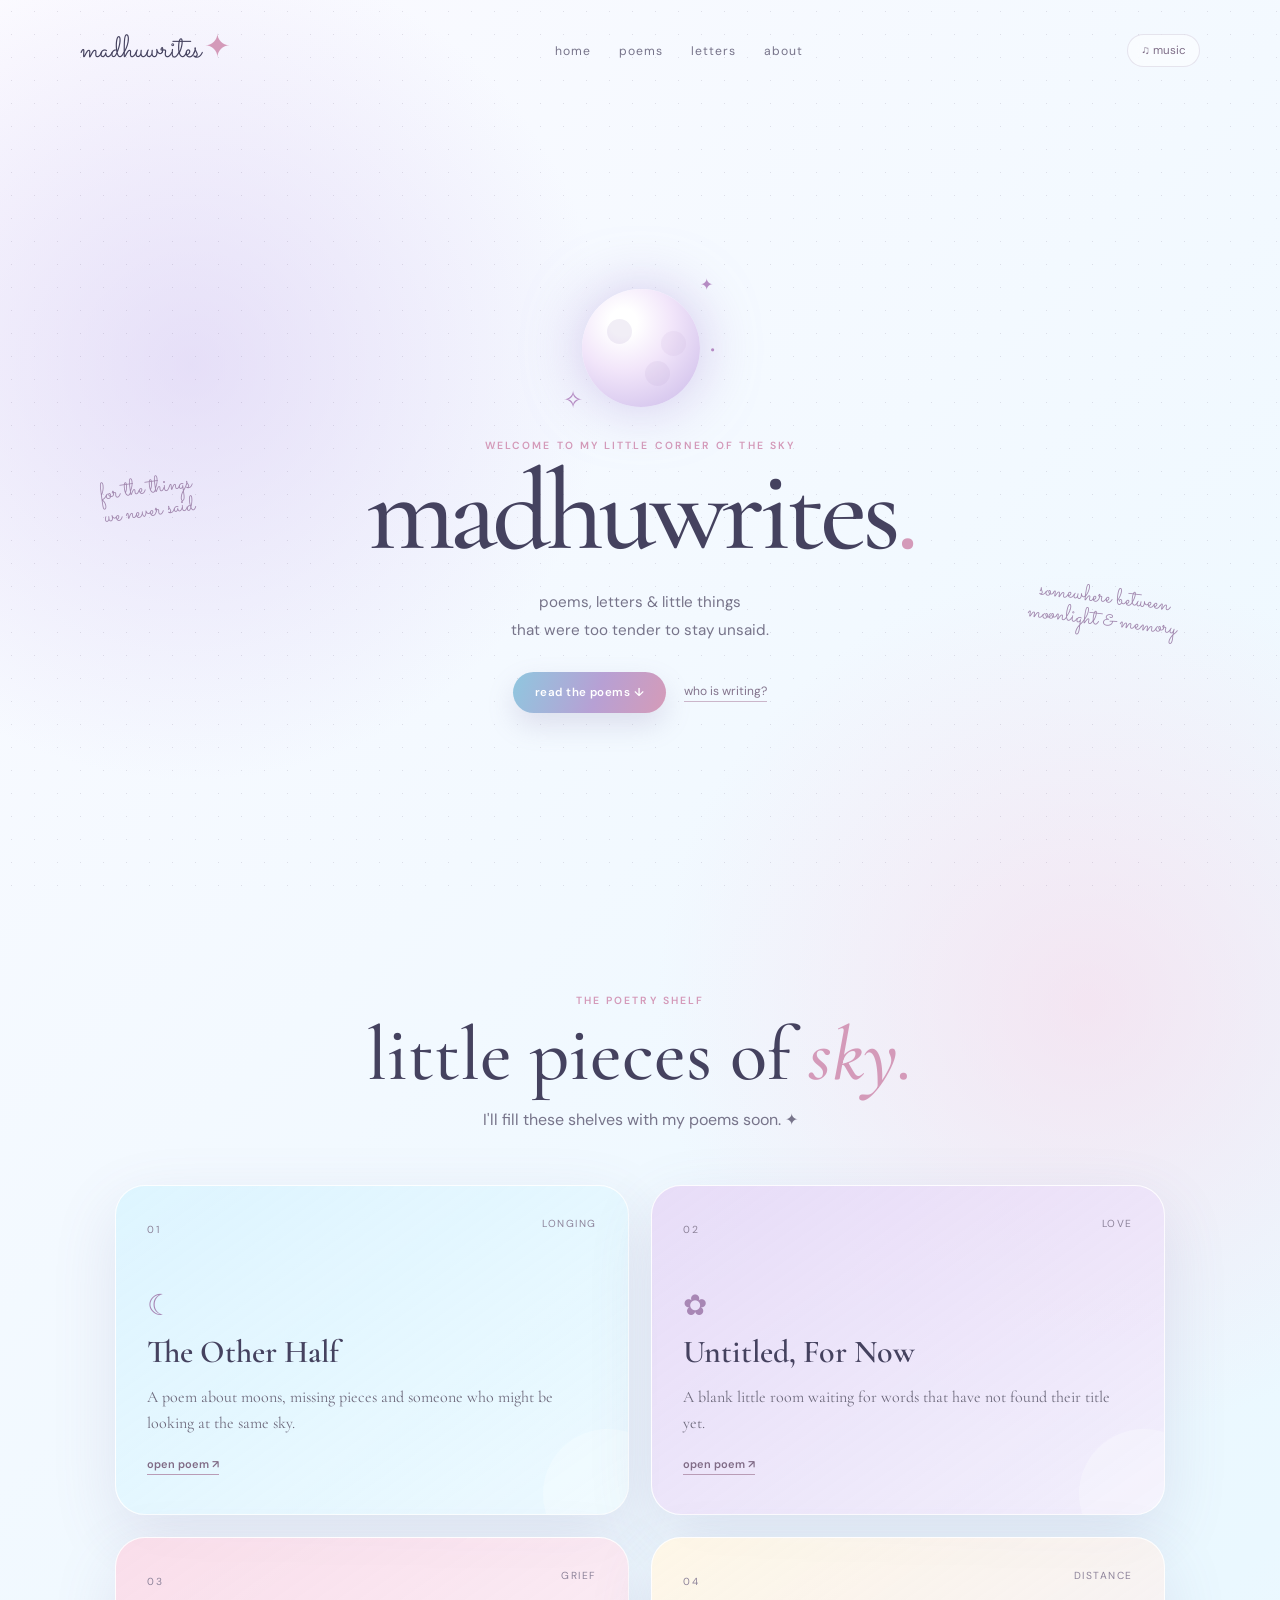
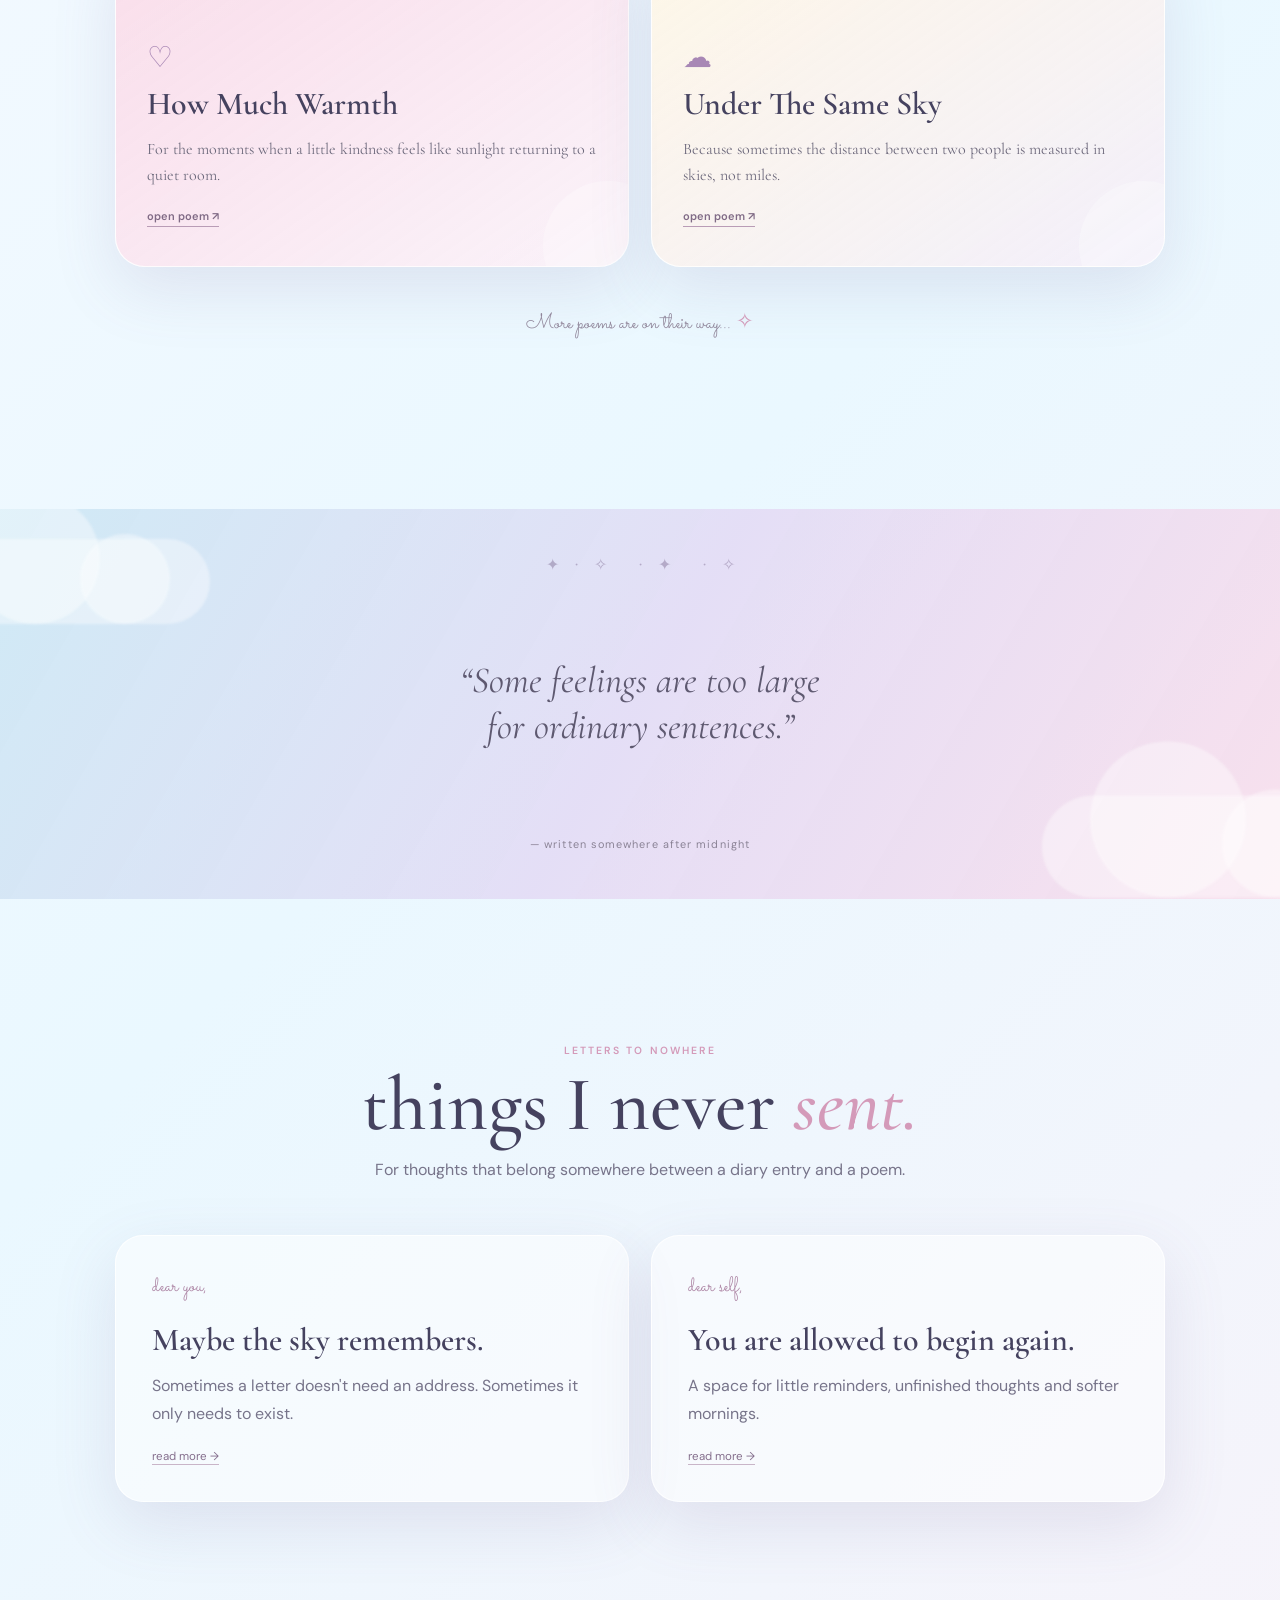
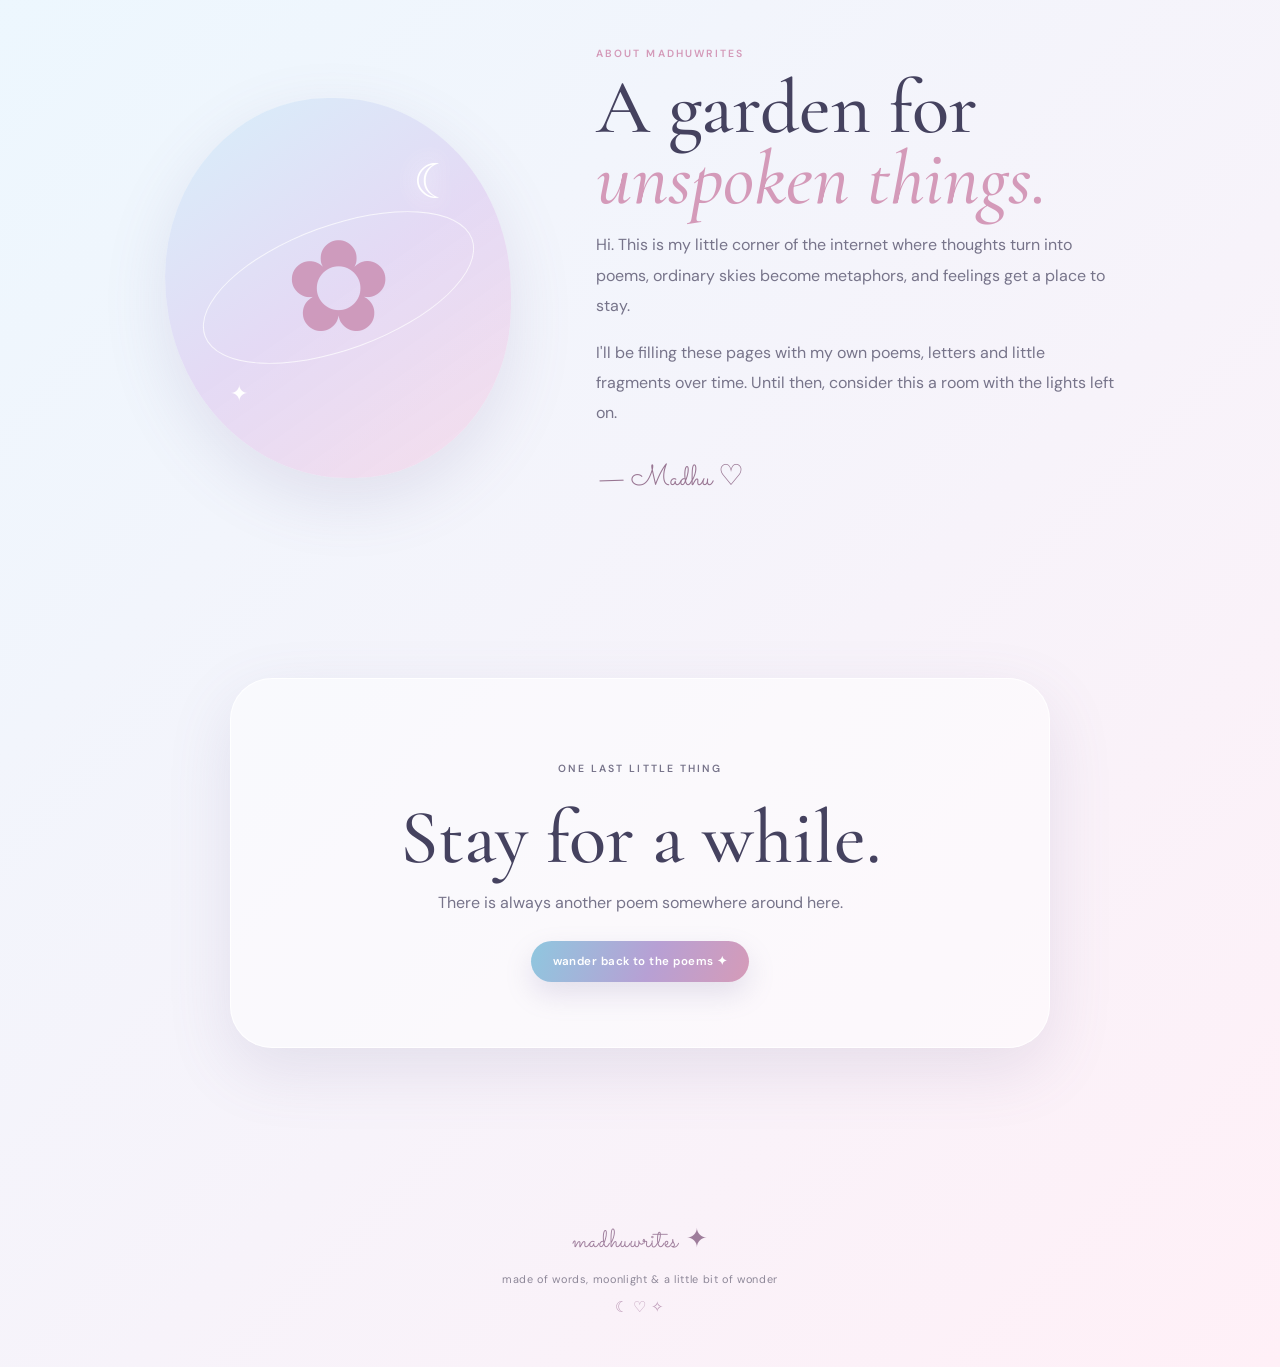
==== index.html @ 5a58bc70 "Add files via upload" ====
<!DOCTYPE html>
<html lang="en">
<head>
  <meta charset="UTF-8">
  <meta name="viewport" content="width=device-width, initial-scale=1.0">
  <meta name="description" content="madhuwrites — poems, letters and little pieces of a tender heart.">
  <title>madhuwrites — poems & little things</title>
  <link rel="preconnect" href="https://fonts.googleapis.com">
  <link rel="preconnect" href="https://fonts.gstatic.com" crossorigin>
  <link href="https://fonts.googleapis.com/css2?family=Cormorant+Garamond:wght@400;500;600;700&family=DM+Sans:wght@400;500;600&family=Sacramento&display=swap" rel="stylesheet">
  <link rel="stylesheet" href="style.css">
</head>
<body>
  <div class="fireflies" aria-hidden="true"></div>

  <header class="nav">
    <a class="brand" href="#home">madhuwrites<span>✦</span></a>

    <nav class="nav-links" aria-label="Main navigation">
      <a href="#home">home</a>
      <a href="#poems">poems</a>
      <a href="#letters">letters</a>
      <a href="#about">about</a>
    </nav>

    <button class="music-btn" id="musicButton" onclick="toggleMusic()" aria-label="Toggle music">
      ♫ <span>music</span>
    </button>
  </header>

  <!-- Add your own audio file as music.mp3 in this folder. -->
  <audio id="bgMusic" loop>
    <source src="music.mp3" type="audio/mpeg">
  </audio>

  <main>
    <section class="hero" id="home">
      <div class="moon-wrap" aria-hidden="true">
        <div class="moon"></div>
        <span class="spark spark-a">✦</span>
        <span class="spark spark-b">✧</span>
        <span class="spark spark-c">·</span>
      </div>

      <p class="eyebrow">welcome to my little corner of the sky</p>
      <h1>madhuwrites<span class="dot">.</span></h1>
      <p class="hero-subtitle">poems, letters &amp; little things<br>that were too tender to stay unsaid.</p>

      <div class="hero-buttons">
        <a class="button" href="#poems">read the poems ↓</a>
        <a class="text-link" href="#about">who is writing?</a>
      </div>

      <div class="scribble scribble-one">for the things<br>we never said</div>
      <div class="scribble scribble-two">somewhere between<br>moonlight &amp; memory</div>
    </section>

    <section class="section poems-section" id="poems">
      <div class="section-heading">
        <p class="eyebrow">the poetry shelf</p>
        <h2>little pieces of <em>sky.</em></h2>
        <p>I'll fill these shelves with my poems soon. ✦</p>
      </div>

      <div class="poem-grid">
        <article class="poem-card blue">
          <span class="number">01</span>
          <span class="category">longing</span>
          <div class="card-symbol">☾</div>
          <h3>The Other Half</h3>
          <p>A poem about moons, missing pieces and someone who might be looking at the same sky.</p>
          <button onclick="openPoem('The Other Half', 'Your poem will live here. Replace this text with your own poem in index.html.')">open poem ↗</button>
        </article>

        <article class="poem-card lilac">
          <span class="number">02</span>
          <span class="category">love</span>
          <div class="card-symbol">✿</div>
          <h3>Untitled, For Now</h3>
          <p>A blank little room waiting for words that have not found their title yet.</p>
          <button onclick="openPoem('Your next poem', 'This is a placeholder. Replace it with your actual poem whenever you are ready.')">open poem ↗</button>
        </article>

        <article class="poem-card pink">
          <span class="number">03</span>
          <span class="category">grief</span>
          <div class="card-symbol">♡</div>
          <h3>How Much Warmth</h3>
          <p>For the moments when a little kindness feels like sunlight returning to a quiet room.</p>
          <button onclick="openPoem('How Much Warmth', 'Your poem will live here. Replace this placeholder with your final version.')">open poem ↗</button>
        </article>

        <article class="poem-card cream">
          <span class="number">04</span>
          <span class="category">distance</span>
          <div class="card-symbol">☁</div>
          <h3>Under The Same Sky</h3>
          <p>Because sometimes the distance between two people is measured in skies, not miles.</p>
          <button onclick="openPoem('Under The Same Sky', 'Your poem will live here. Replace this placeholder with your final version.')">open poem ↗</button>
        </article>
      </div>

      <p class="future-note">More poems are on their way... <span>✧</span></p>
    </section>

    <section class="sky-break">
      <div class="cloud cloud-left"></div>
      <div class="cloud cloud-right"></div>
      <div class="sky-stars">✦　·　✧　　·　✦　　·　✧</div>
      <blockquote>
        “Some feelings are too large<br>
        for ordinary sentences.”
      </blockquote>
      <span>— written somewhere after midnight</span>
    </section>

    <section class="section letters-section" id="letters">
      <div class="section-heading">
        <p class="eyebrow">letters to nowhere</p>
        <h2>things I never <em>sent.</em></h2>
        <p>For thoughts that belong somewhere between a diary entry and a poem.</p>
      </div>

      <div class="letter-grid">
        <article class="letter-card">
          <span>dear you,</span>
          <h3>Maybe the sky remembers.</h3>
          <p>Sometimes a letter doesn't need an address. Sometimes it only needs to exist.</p>
          <a href="#about">read more →</a>
        </article>

        <article class="letter-card">
          <span>dear self,</span>
          <h3>You are allowed to begin again.</h3>
          <p>A space for little reminders, unfinished thoughts and softer mornings.</p>
          <a href="#about">read more →</a>
        </article>
      </div>
    </section>

    <section class="about-section" id="about">
      <div class="about-art">
        <div class="flower">✿</div>
        <div class="tiny-moon">☾</div>
        <div class="ring"></div>
        <div class="mini-star">✦</div>
      </div>

      <div class="about-copy">
        <p class="eyebrow">about madhuwrites</p>
        <h2>A garden for<br><em>unspoken things.</em></h2>
        <p>
          Hi. This is my little corner of the internet where thoughts turn into
          poems, ordinary skies become metaphors, and feelings get a place to stay.
        </p>
        <p>
          I'll be filling these pages with my own poems, letters and little fragments
          over time. Until then, consider this a room with the lights left on.
        </p>
        <p class="signature">— Madhu ♡</p>
      </div>
    </section>

    <section class="note-section">
      <div class="note-box">
        <p class="eyebrow">one last little thing</p>
        <h2>Stay for a while.</h2>
        <p>There is always another poem somewhere around here.</p>
        <a class="button" href="#poems">wander back to the poems ✦</a>
      </div>
    </section>
  </main>

  <footer>
    <div>madhuwrites ✦</div>
    <p>made of words, moonlight &amp; a little bit of wonder</p>
    <div>☾ ♡ ✧</div>
  </footer>

  <div class="modal" id="poemModal" onclick="closePoem(event)">
    <div class="modal-inner" onclick="event.stopPropagation()">
      <button class="close" onclick="closePoem()" aria-label="Close">×</button>
      <p class="eyebrow">from the poetry shelf</p>
      <h2 id="modalTitle"></h2>
      <div id="modalText" class="modal-text"></div>
    </div>
  </div>

  <script>
    const music = document.getElementById("bgMusic");
    const musicButton = document.getElementById("musicButton");

    function toggleMusic() {
      if (music.paused) {
        music.play().then(() => {
          musicButton.classList.add("playing");
          musicButton.innerHTML = "♫ <span>music on</span>";
        }).catch(() => {
          alert("Add a file named music.mp3 to your website folder first.");
        });
      } else {
        music.pause();
        musicButton.classList.remove("playing");
        musicButton.innerHTML = "♫ <span>music</span>";
      }
    }

    function openPoem(title, text) {
      document.getElementById("modalTitle").textContent = title;
      document.getElementById("modalText").textContent = text;
      document.getElementById("poemModal").classList.add("show");
      document.body.classList.add("locked");
    }

    function closePoem(event) {
      if (event && event.target !== event.currentTarget) return;
      document.getElementById("poemModal").classList.remove("show");
      document.body.classList.remove("locked");
    }

    document.addEventListener("keydown", e => {
      if (e.key === "Escape") closePoem();
    });
  </script>
<script>
const fireflyLayer = document.querySelector(".fireflies");
for (let i = 0; i < 26; i++) {
  const f = document.createElement("span");
  f.className = "firefly";
  f.style.left = (Math.random() * 100) + "%";
  f.style.top = (35 + Math.random() * 60) + "%";
  f.style.setProperty("--x", ((Math.random() * 160) - 80) + "px");
  f.style.setProperty("--duration", (5 + Math.random() * 7) + "s");
  f.style.setProperty("--delay", (-Math.random() * 10) + "s");
  fireflyLayer.appendChild(f);
}
</script>
</body>
</html>
---- style.css ----
* { box-sizing: border-box; }

:root {
  --blue: #dff5ff;
  --blue-deep: #9fcfe5;
  --lilac: #e6d9f7;
  --lilac-deep: #b9a0d3;
  --pink: #f8d8e7;
  --pink-deep: #d49ab9;
  --cream: #fff7ed;
  --ink: #45425f;
  --muted: #77748a;
  --white: #fffaff;
  --shadow: 0 22px 65px rgba(115, 101, 151, .14);
}

html { scroll-behavior: smooth; }

body {
  margin: 0;
  color: var(--ink);
  background:
    radial-gradient(circle at 15% 8%, rgba(215, 201, 242, .55), transparent 26rem),
    radial-gradient(circle at 85% 22%, rgba(248, 210, 229, .5), transparent 27rem),
    linear-gradient(135deg, #fbfaff, #eaf8ff 48%, #fff0f7);
  font-family: "DM Sans", sans-serif;
  overflow-x: hidden;
}

body.locked { overflow: hidden; }

body::after {
  content: "";
  position: fixed;
  inset: 0;
  pointer-events: none;
  z-index: -2;
  opacity: .18;
  background-image: radial-gradient(#6e6682 .65px, transparent .65px);
  background-size: 23px 23px;
}

/* Animated fireflies */
.fireflies {
  position: fixed;
  inset: 0;
  pointer-events: none;
  z-index: 1;
  overflow: hidden;
}
.firefly {
  position: absolute;
  width: 5px;
  height: 5px;
  border-radius: 50%;
  background: #fffbd8;
  box-shadow: 0 0 8px 3px rgba(255, 247, 172, .72);
  opacity: 0;
  animation: fireflyFloat var(--duration) ease-in-out infinite;
  animation-delay: var(--delay);
}
@keyframes fireflyFloat {
  0%, 100% { opacity: 0; transform: translate(0, 20px) scale(.65); }
  18% { opacity: .2; }
  40% { opacity: 1; transform: translate(var(--x), -80px) scale(1); }
  62% { opacity: .55; }
  82% { opacity: .9; transform: translate(calc(var(--x) * -1), -145px) scale(.8); }
}

.nav {
  position: relative;
  z-index: 10;
  width: min(1120px, 90%);
  margin: auto;
  padding: 27px 0;
  display: flex;
  justify-content: space-between;
  align-items: center;
}
.brand {
  text-decoration: none;
  color: var(--ink);
  font: 2rem "Sacramento", cursive;
}
.brand span { color: var(--pink-deep); margin-left: 3px; }
.nav-links { display: flex; gap: 28px; }
.nav-links a {
  color: var(--muted);
  text-decoration: none;
  font-size: .76rem;
  text-transform: lowercase;
  letter-spacing: .08em;
}
.nav-links a:hover { color: var(--pink-deep); }

.music-btn {
  border: 1px solid rgba(150, 128, 166, .2);
  background: rgba(255,255,255,.48);
  color: #7e6d87;
  padding: 8px 13px;
  border-radius: 99px;
  cursor: pointer;
  font: .72rem "DM Sans", sans-serif;
  backdrop-filter: blur(8px);
}
.music-btn.playing {
  background: linear-gradient(110deg, #dff5ff, #e6d9f7, #f8d8e7);
  border-color: rgba(190, 155, 191, .35);
}

.hero {
  width: min(1120px, 90%);
  min-height: 87vh;
  margin: auto;
  display: flex;
  flex-direction: column;
  justify-content: center;
  align-items: center;
  text-align: center;
  position: relative;
}

.moon-wrap { width: 155px; height: 155px; position: relative; margin-bottom: 12px; }
.moon {
  position: absolute;
  left: 19px; top: 17px;
  width: 118px; height: 118px;
  border-radius: 50%;
  background: radial-gradient(circle at 35% 28%, #fff 0 12%, #f2e6fa 42%, #c9b8e8 100%);
  box-shadow: 0 0 55px rgba(190, 173, 224, .65);
}
.moon::before {
  content: "";
  position: absolute;
  width: 25px; height: 25px;
  left: 25px; top: 30px;
  border-radius: 50%;
  background: rgba(171, 149, 197, .16);
  box-shadow: 38px 42px 0 rgba(171, 149, 197, .12), 54px 12px 0 rgba(171, 149, 197, .1);
}
.spark { position: absolute; color: #b58bc3; }
.spark-a { right: 5px; top: 2px; }
.spark-b { left: 0; bottom: 12px; font-size: 1.5rem; }
.spark-c { right: 3px; top: 60px; font-size: 1.7rem; }

.eyebrow {
  margin: 0 0 13px;
  color: var(--pink-deep);
  text-transform: uppercase;
  letter-spacing: .2em;
  font-size: .65rem;
  font-weight: 600;
}
.hero h1 {
  margin: 0;
  font: 500 clamp(4rem, 9vw, 8rem)/.82 "Cormorant Garamond", serif;
  letter-spacing: -.045em;
}
.dot { color: var(--pink-deep); }
.hero-subtitle {
  margin: 28px 0;
  color: var(--muted);
  line-height: 1.85;
  font-size: .95rem;
}
.hero-buttons { display: flex; gap: 18px; align-items: center; }
.button {
  display: inline-block;
  border: 0;
  border-radius: 999px;
  padding: 13px 22px;
  color: white;
  text-decoration: none;
  background: linear-gradient(110deg, #8fc7df, #b7a0d4 55%, #d59bb8);
  box-shadow: 0 12px 28px rgba(132, 120, 164, .2);
  font: 600 .72rem "DM Sans", sans-serif;
  letter-spacing: .04em;
  cursor: pointer;
  transition: .25s;
}
.button:hover { transform: translateY(-3px); }
.text-link { color: #83738c; text-decoration: none; font-size: .75rem; border-bottom: 1px solid #cbb6ca; padding-bottom: 2px; }

.scribble {
  position: absolute;
  color: #a086ad;
  font: 1.45rem/1 "Sacramento", cursive;
}
.scribble-one { left: 2%; top: 48%; transform: rotate(-8deg); }
.scribble-two { right: 2%; top: 62%; transform: rotate(7deg); }

.section { width: min(1050px, 90%); margin: 0 auto; }
.poems-section { padding: 110px 0 150px; }
.section-heading { text-align: center; margin-bottom: 55px; }
.section-heading h2, .about-copy h2, .note-box h2 {
  margin: 0;
  font: 500 clamp(2.8rem, 6vw, 4.8rem)/.92 "Cormorant Garamond", serif;
}
.section-heading h2 em, .about-copy h2 em, .note-box h2 em { color: var(--pink-deep); }
.section-heading > p:last-child { color: var(--muted); margin-top: 18px; }

.poem-grid {
  display: grid;
  grid-template-columns: repeat(2, 1fr);
  gap: 22px;
}
.poem-card {
  min-height: 330px;
  padding: 31px;
  border-radius: 30px;
  border: 1px solid rgba(255,255,255,.85);
  box-shadow: var(--shadow);
  position: relative;
  overflow: hidden;
  transition: transform .3s, box-shadow .3s;
}
.poem-card:hover { transform: translateY(-8px) rotate(.25deg); box-shadow: 0 30px 75px rgba(105, 94, 140, .19); }
.poem-card::after {
  content: "";
  position: absolute;
  width: 130px; height: 130px;
  right: -45px; bottom: -45px;
  border-radius: 50%;
  background: rgba(255,255,255,.25);
}
.blue { background: linear-gradient(145deg, rgba(218,244,255,.88), rgba(234,249,255,.68)); }
.lilac { background: linear-gradient(145deg, rgba(230,217,247,.9), rgba(244,235,251,.7)); }
.pink { background: linear-gradient(145deg, rgba(250,218,232,.9), rgba(255,240,247,.72)); }
.cream { background: linear-gradient(145deg, rgba(255,246,229,.92), rgba(246,236,249,.7)); }
.number, .category { color: #8d839a; font-size: .64rem; text-transform: uppercase; letter-spacing: .15em; }
.category { float: right; }
.card-symbol { margin-top: 48px; color: #a887b5; font-size: 1.8rem; }
.poem-card h3 {
  margin: 12px 0;
  font: 600 2rem/1 "Cormorant Garamond", serif;
}
.poem-card p { color: #6e6a7d; font: 1rem/1.65 "Cormorant Garamond", serif; max-width: 450px; }
.poem-card button {
  border: 0; border-bottom: 1px solid #b99cb6;
  background: none; color: #806b86; padding: 3px 0;
  cursor: pointer; font: 600 .69rem "DM Sans", sans-serif;
  text-transform: lowercase;
}
.future-note { text-align: center; color: #91879b; margin-top: 42px; font: 1.3rem "Sacramento", cursive; }
.future-note span { color: var(--pink-deep); }

.sky-break {
  min-height: 390px;
  position: relative;
  display: grid;
  place-items: center;
  text-align: center;
  overflow: hidden;
  background: linear-gradient(120deg, rgba(199,229,243,.78), rgba(226,214,243,.75), rgba(249,218,232,.78));
}
.sky-break blockquote {
  z-index: 2;
  margin: 0;
  font: italic 2.3rem/1.25 "Cormorant Garamond", serif;
  color: #5e5970;
}
.sky-break > span { position: absolute; bottom: 48px; color: #8b8396; font-size: .68rem; letter-spacing: .1em; }
.sky-stars { position: absolute; top: 45px; color: rgba(111, 91, 131, .4); }
.cloud {
  position: absolute; width: 280px; height: 85px; border-radius: 90px;
  background: rgba(255,255,255,.38); filter: blur(1px);
}
.cloud::before, .cloud::after { content: ""; position: absolute; border-radius: 50%; background: inherit; }
.cloud::before { width: 130px; height: 130px; left: 40px; bottom: 0; }
.cloud::after { width: 90px; height: 90px; right: 40px; bottom: 0; }
.cloud-left { left: -70px; top: 30px; }
.cloud-right { right: -70px; bottom: 10px; transform: scale(1.2); }

.letters-section { padding: 145px 0; }
.letter-grid { display: grid; grid-template-columns: repeat(2,1fr); gap: 22px; }
.letter-card {
  padding: 36px;
  background: rgba(255,255,255,.48);
  border: 1px solid rgba(255,255,255,.8);
  border-radius: 28px;
  box-shadow: var(--shadow);
}
.letter-card > span { color: #ad86a5; font: 1.3rem "Sacramento", cursive; }
.letter-card h3 { font: 600 2rem/1 "Cormorant Garamond", serif; margin: 22px 0 15px; }
.letter-card p { color: var(--muted); line-height: 1.75; }
.letter-card a { color: #856f8d; font-size: .72rem; text-decoration: none; border-bottom: 1px solid #c9b5c8; }

.about-section {
  width: min(950px, 90%);
  margin: 0 auto 150px;
  display: grid;
  grid-template-columns: .8fr 1.2fr;
  gap: 85px;
  align-items: center;
}
.about-art {
  height: 380px;
  border-radius: 48% 52% 46% 54%;
  background: linear-gradient(145deg, rgba(209,238,249,.8), rgba(225,211,242,.8), rgba(247,215,231,.75));
  box-shadow: var(--shadow);
  display: grid;
  place-items: center;
  position: relative;
}
.flower { color: rgba(197,132,169,.75); font-size: 8rem; animation: bob 5s ease-in-out infinite; }
.tiny-moon { position: absolute; top: 52px; right: 55px; font-size: 3rem; color: white; text-shadow: 0 0 22px white; }
.ring { position: absolute; width: 285px; height: 125px; border: 1px solid rgba(255,255,255,.72); border-radius: 50%; transform: rotate(-20deg); }
.mini-star { position: absolute; left: 65px; bottom: 70px; color: #fff; font-size: 1.4rem; }
@keyframes bob { 50% { transform: translateY(-10px) rotate(4deg); } }
.about-copy p:not(.eyebrow):not(.signature) { color: var(--muted); line-height: 1.9; }
.signature { color: #987592; font: 1.8rem "Sacramento", cursive; }

.note-section { width: min(820px, 90%); margin: 0 auto 140px; }
.note-box {
  text-align: center; padding: 65px 30px;
  border-radius: 42px;
  background: rgba(255,255,255,.48);
  border: 1px solid rgba(255,255,255,.85);
  box-shadow: var(--shadow);
}
.note-box p { color: var(--muted); margin: 18px 0 28px; }

footer {
  padding: 35px 20px 50px;
  text-align: center;
  color: #8d8798;
  font-size: .68rem;
  letter-spacing: .06em;
}
footer div:first-child { color: #9e7d9b; font: 1.6rem "Sacramento", cursive; }
footer div:last-child { margin-top: 10px; color: #bd9ab7; font-size: .95rem; }

.modal {
  position: fixed; inset: 0; z-index: 50;
  display: grid; place-items: center;
  padding: 20px;
  background: rgba(66, 61, 91, .25);
  backdrop-filter: blur(9px);
  opacity: 0; visibility: hidden;
  transition: .25s;
}
.modal.show { opacity: 1; visibility: visible; }
.modal-inner {
  width: min(700px, 100%);
  max-height: 88vh;
  overflow: auto;
  padding: 55px;
  position: relative;
  border-radius: 34px;
  background: linear-gradient(145deg, #f7fcff, #f3eafb, #fff0f6);
  box-shadow: 0 30px 90px rgba(48,40,71,.25);
}
.modal-inner h2 { margin: 0 0 30px; font: 500 3.6rem/1 "Cormorant Garamond", serif; }
.modal-text { white-space: pre-line; color: #5f5a70; font: 1.25rem/1.85 "Cormorant Garamond", serif; }
.close {
  position: absolute; right: 20px; top: 18px;
  border: 0; width: 38px; height: 38px; border-radius: 50%;
  background: rgba(255,255,255,.65); color: #756e7f;
  font-size: 1.5rem; cursor: pointer;
}

@media (max-width: 760px) {
  .nav { flex-wrap: wrap; gap: 14px; }
  .nav-links { order: 3; width: 100%; justify-content: center; gap: 18px; }
  .hero { min-height: 82vh; }
  .scribble { display: none; }
  .poem-grid, .letter-grid, .about-section { grid-template-columns: 1fr; }
  .about-art { height: 280px; }
  .modal-inner { padding: 45px 25px; }
  .modal-inner h2 { font-size: 2.8rem; }
}
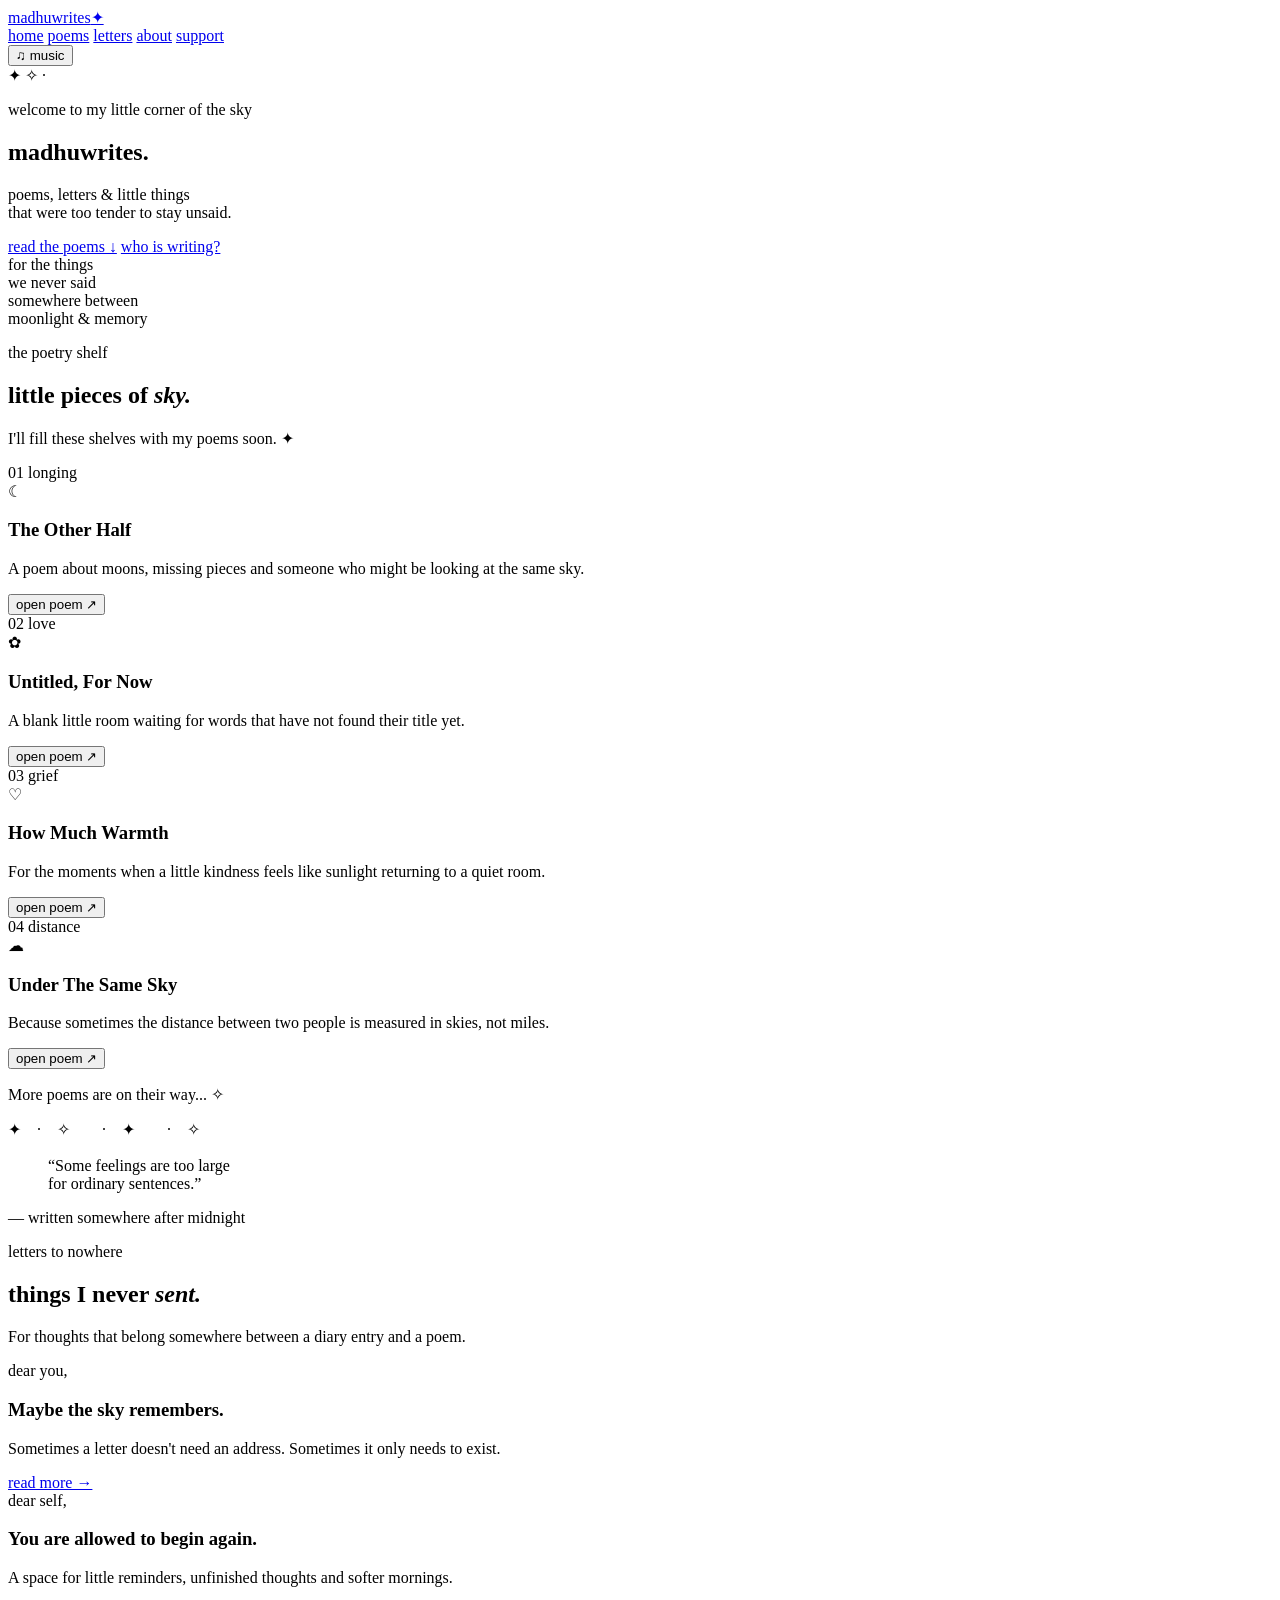
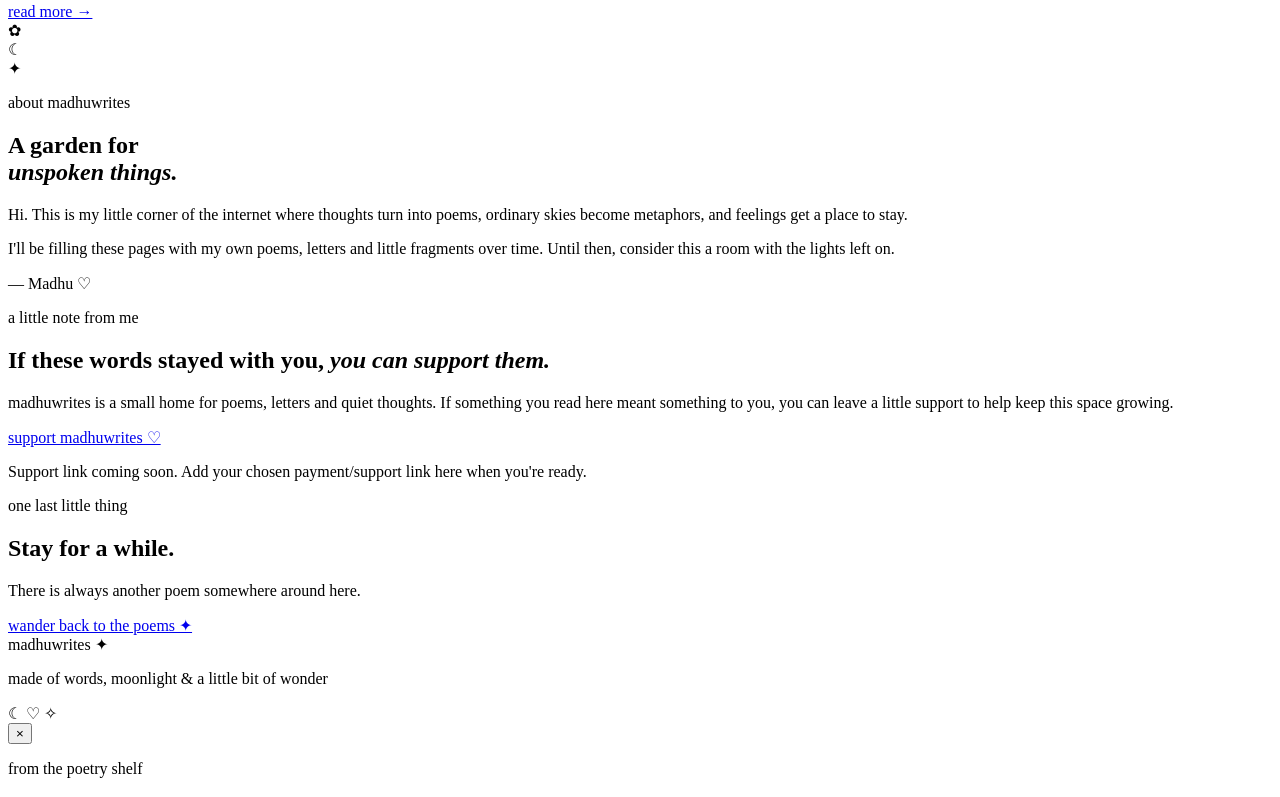
==== commit 2b5a03ee: "Rename index (1).html to index.html" ====
--- a/index.html
+++ b/index.html
@@ -21,6 +21,7 @@
       <a href="#poems">poems</a>
       <a href="#letters">letters</a>
       <a href="#about">about</a>
+      <a href="#support">support</a>
     </nav>
 
     <button class="music-btn" id="musicButton" onclick="toggleMusic()" aria-label="Toggle music">
@@ -158,6 +159,16 @@
           over time. Until then, consider this a room with the lights left on.
         </p>
         <p class="signature">— Madhu ♡</p>
+      </div>
+    </section>
+
+    <section class="support-section" id="support">
+      <div class="support-box">
+        <p class="eyebrow">a little note from me</p>
+        <h2>If these words stayed with you, <em>you can support them.</em></h2>
+        <p>madhuwrites is a small home for poems, letters and quiet thoughts. If something you read here meant something to you, you can leave a little support to help keep this space growing.</p>
+        <a class="button support-button" href="#" onclick="return showSupportMessage()">support madhuwrites ♡</a>
+        <p class="support-note">Support link coming soon. Add your chosen payment/support link here when you're ready.</p>
       </div>
     </section>
 
@@ -203,6 +214,11 @@
         musicButton.classList.remove("playing");
         musicButton.innerHTML = "♫ <span>music</span>";
       }
+    }
+
+    function showSupportMessage() {
+      alert("Your support link can go here. Replace the # in the button with your payment or support-page link when you are ready.");
+      return false;
     }
 
     function openPoem(title, text) {
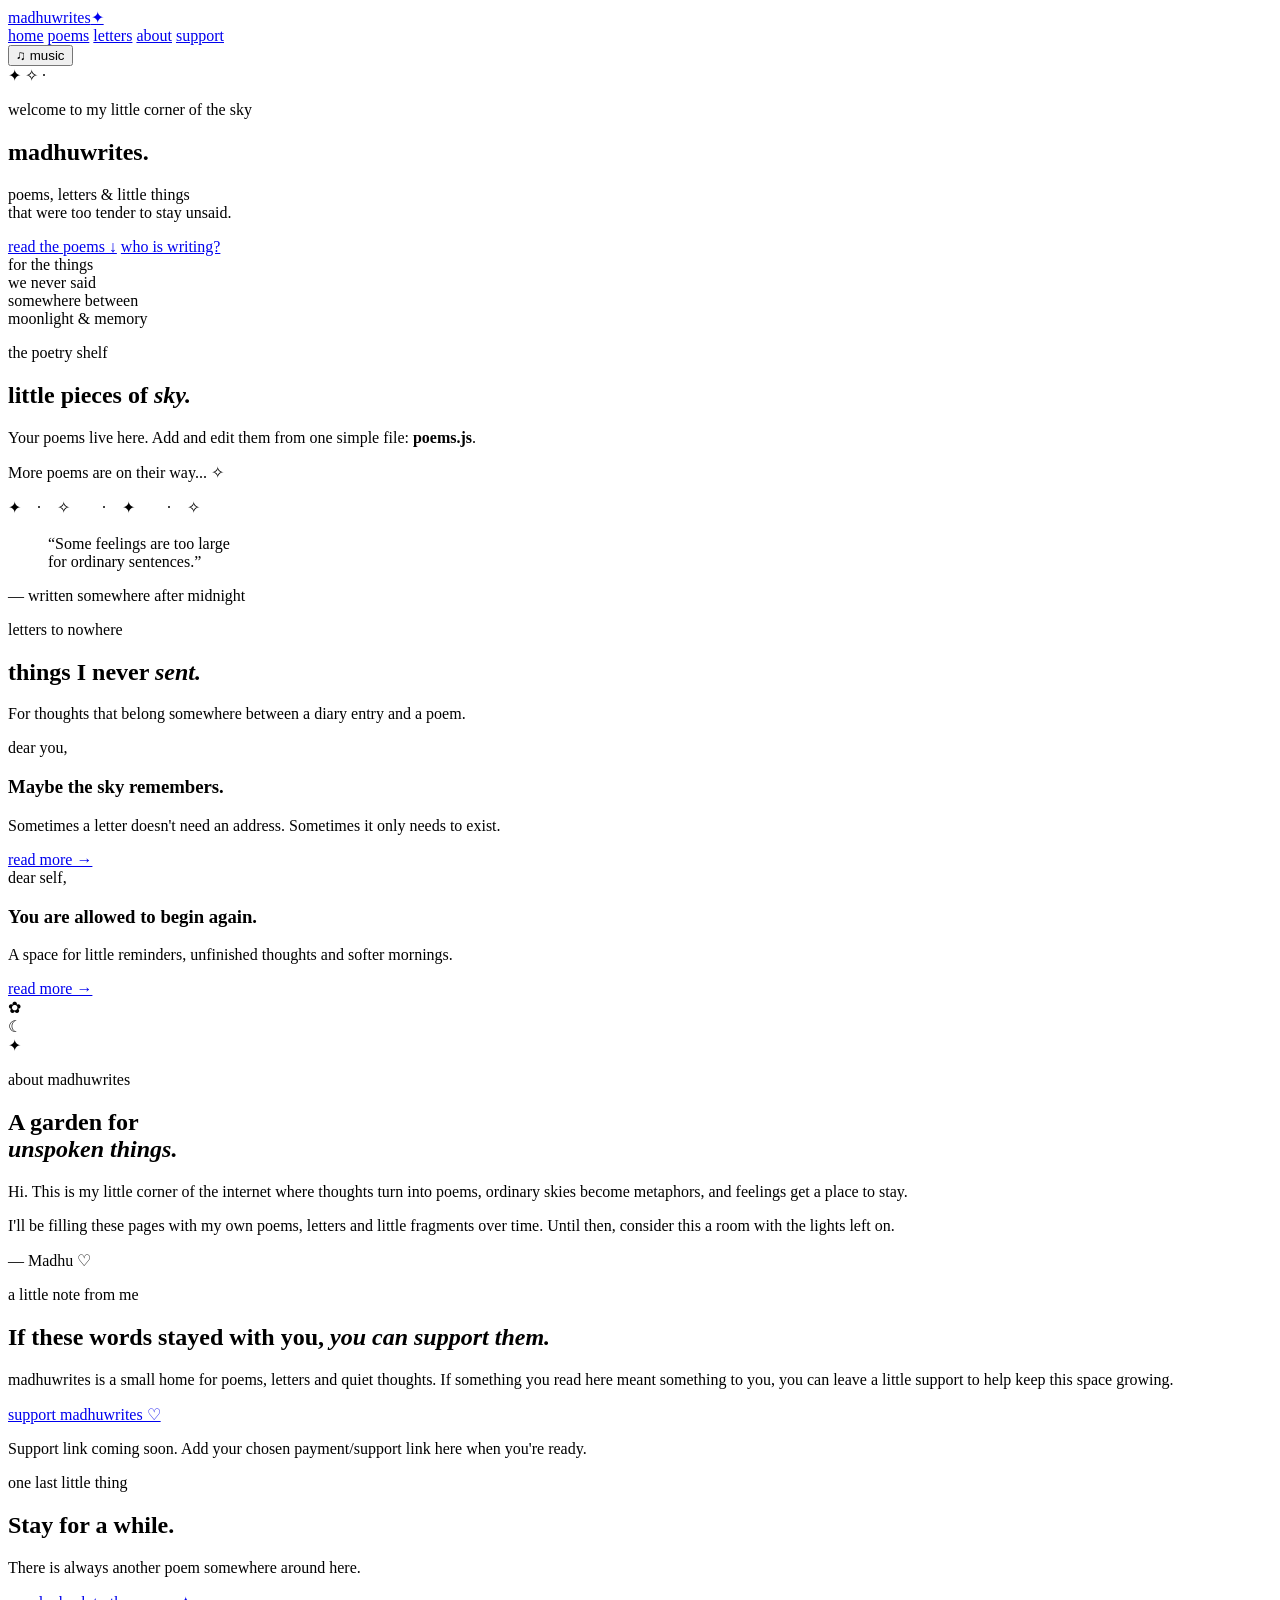
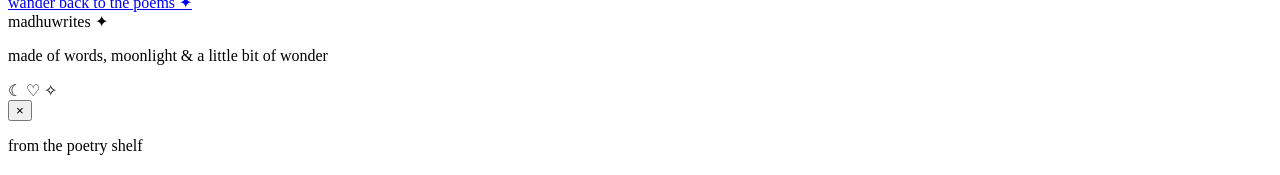
==== commit 772c5e6a: "Rename index (2).html to index.html" ====
--- a/index.html
+++ b/index.html
@@ -11,6 +11,7 @@
   <link rel="stylesheet" href="style.css">
 </head>
 <body>
+  <div class="shooting-stars" aria-hidden="true"></div>
   <div class="fireflies" aria-hidden="true"></div>
 
   <header class="nav">
@@ -60,47 +61,15 @@
       <div class="section-heading">
         <p class="eyebrow">the poetry shelf</p>
         <h2>little pieces of <em>sky.</em></h2>
-        <p>I'll fill these shelves with my poems soon. ✦</p>
-      </div>
-
-      <div class="poem-grid">
-        <article class="poem-card blue">
-          <span class="number">01</span>
-          <span class="category">longing</span>
-          <div class="card-symbol">☾</div>
-          <h3>The Other Half</h3>
-          <p>A poem about moons, missing pieces and someone who might be looking at the same sky.</p>
-          <button onclick="openPoem('The Other Half', 'Your poem will live here. Replace this text with your own poem in index.html.')">open poem ↗</button>
-        </article>
-
-        <article class="poem-card lilac">
-          <span class="number">02</span>
-          <span class="category">love</span>
-          <div class="card-symbol">✿</div>
-          <h3>Untitled, For Now</h3>
-          <p>A blank little room waiting for words that have not found their title yet.</p>
-          <button onclick="openPoem('Your next poem', 'This is a placeholder. Replace it with your actual poem whenever you are ready.')">open poem ↗</button>
-        </article>
-
-        <article class="poem-card pink">
-          <span class="number">03</span>
-          <span class="category">grief</span>
-          <div class="card-symbol">♡</div>
-          <h3>How Much Warmth</h3>
-          <p>For the moments when a little kindness feels like sunlight returning to a quiet room.</p>
-          <button onclick="openPoem('How Much Warmth', 'Your poem will live here. Replace this placeholder with your final version.')">open poem ↗</button>
-        </article>
-
-        <article class="poem-card cream">
-          <span class="number">04</span>
-          <span class="category">distance</span>
-          <div class="card-symbol">☁</div>
-          <h3>Under The Same Sky</h3>
-          <p>Because sometimes the distance between two people is measured in skies, not miles.</p>
-          <button onclick="openPoem('Under The Same Sky', 'Your poem will live here. Replace this placeholder with your final version.')">open poem ↗</button>
-        </article>
-      </div>
-
+        <p>Your poems live here. Add and edit them from one simple file: <strong>poems.js</strong>.</p>
+      </div>
+
+      <div class="poem-tools">
+        <div class="poem-count" id="poemCount"></div>
+        <div class="filter-pills" id="filterPills" aria-label="Filter poems"></div>
+      </div>
+
+      <div class="poem-grid" id="poemGrid"></div>
       <p class="future-note">More poems are on their way... <span>✧</span></p>
     </section>
 
@@ -197,7 +166,44 @@
     </div>
   </div>
 
+  <script src="poems.js"></script>
   <script>
+    const poemGrid = document.getElementById("poemGrid");
+    const filterPills = document.getElementById("filterPills");
+    const poemCount = document.getElementById("poemCount");
+    let activeCategory = "all";
+
+    function renderFilters() {
+      const categories = ["all", ...new Set(poems.map(p => p.category))];
+      filterPills.innerHTML = categories.map(category =>
+        `<button class="filter-pill ${category === activeCategory ? "active" : ""}" onclick="setCategory('${category.replace(/'/g, "\\'")}')">${category}</button>`
+      ).join("");
+    }
+
+    function renderPoems() {
+      const visible = activeCategory === "all" ? poems : poems.filter(p => p.category === activeCategory);
+      poemCount.textContent = `${visible.length} ${visible.length === 1 ? "poem" : "poems"}`;
+      poemGrid.innerHTML = visible.map((p, i) => `
+        <article class="poem-card ${p.tone}">
+          <span class="number">${String(poems.indexOf(p) + 1).padStart(2, "0")}</span>
+          <span class="category">${p.category}</span>
+          <div class="card-symbol">${p.symbol}</div>
+          <h3>${p.title}</h3>
+          <p>${p.excerpt}</p>
+          <button onclick="openPoem(${JSON.stringify(p.title)}, ${JSON.stringify(p.poem)})">open poem ↗</button>
+        </article>
+      `).join("");
+    }
+
+    function setCategory(category) {
+      activeCategory = category;
+      renderFilters();
+      renderPoems();
+    }
+
+    renderFilters();
+    renderPoems();
+
     const music = document.getElementById("bgMusic");
     const musicButton = document.getElementById("musicButton");
 
@@ -251,5 +257,18 @@
   fireflyLayer.appendChild(f);
 }
 </script>
+
+<script>
+const shootingStarLayer = document.querySelector(".shooting-stars");
+for (let i = 0; i < 7; i++) {
+  const star = document.createElement("span");
+  star.className = "shooting-star";
+  star.style.setProperty("--left", (5 + Math.random() * 90) + "%");
+  star.style.setProperty("--length", (65 + Math.random() * 75) + "px");
+  star.style.setProperty("--duration", (7 + Math.random() * 8) + "s");
+  star.style.setProperty("--delay", (-Math.random() * 14) + "s");
+  shootingStarLayer.appendChild(star);
+}
+</script>
 </body>
 </html>
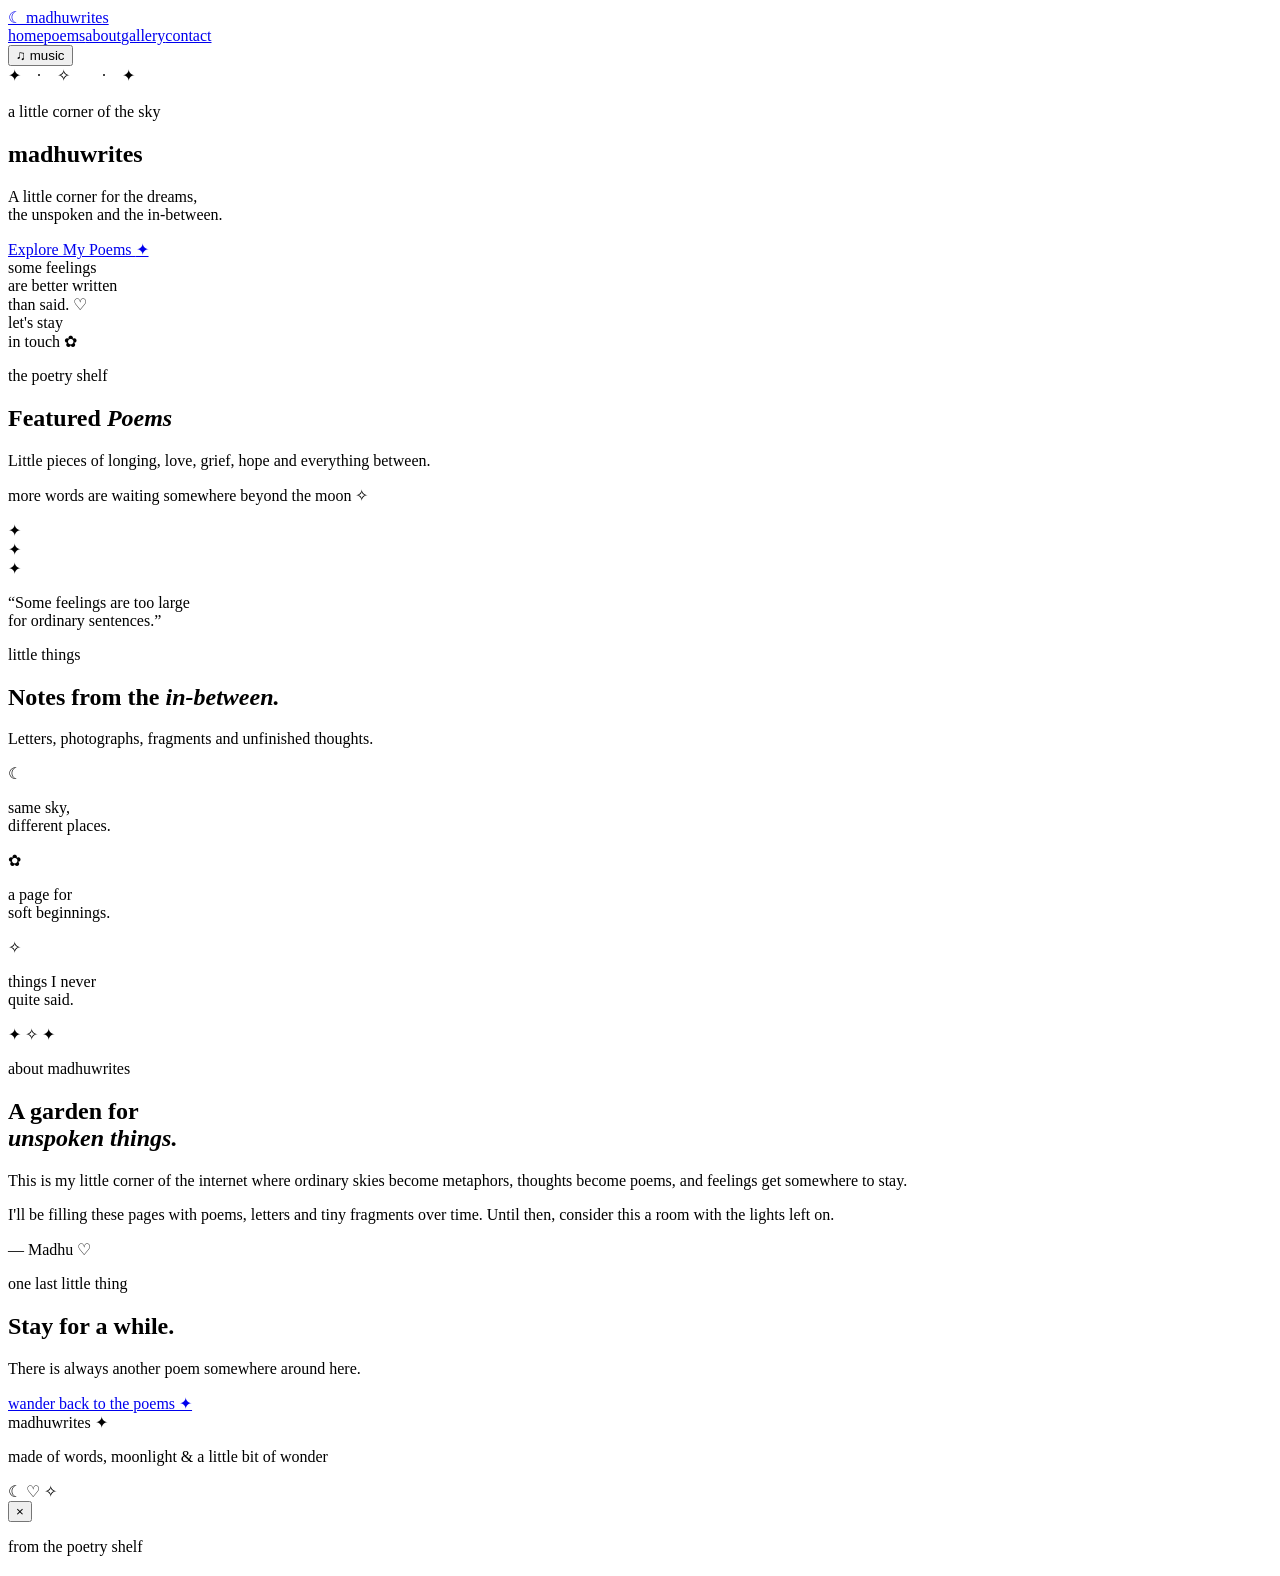
==== commit e91cee97: "Rename index (3).html to index.html" ====
--- a/index.html
+++ b/index.html
@@ -4,271 +4,125 @@
   <meta charset="UTF-8">
   <meta name="viewport" content="width=device-width, initial-scale=1.0">
   <meta name="description" content="madhuwrites — poems, letters and little pieces of a tender heart.">
-  <title>madhuwrites — poems & little things</title>
+  <title>madhuwrites ✦ a little corner of wonder</title>
   <link rel="preconnect" href="https://fonts.googleapis.com">
   <link rel="preconnect" href="https://fonts.gstatic.com" crossorigin>
   <link href="https://fonts.googleapis.com/css2?family=Cormorant+Garamond:wght@400;500;600;700&family=DM+Sans:wght@400;500;600&family=Sacramento&display=swap" rel="stylesheet">
   <link rel="stylesheet" href="style.css">
 </head>
 <body>
-  <div class="shooting-stars" aria-hidden="true"></div>
+  <div class="sky-glow"></div>
   <div class="fireflies" aria-hidden="true"></div>
+  <div class="shooting-stars" aria-hidden="true"><i></i><i></i><i></i></div>
 
   <header class="nav">
-    <a class="brand" href="#home">madhuwrites<span>✦</span></a>
-
+    <a class="brand" href="#home"><span class="brand-moon">☾</span> madhuwrites</a>
     <nav class="nav-links" aria-label="Main navigation">
-      <a href="#home">home</a>
-      <a href="#poems">poems</a>
-      <a href="#letters">letters</a>
-      <a href="#about">about</a>
-      <a href="#support">support</a>
+      <a href="#home">home</a><a href="#poems">poems</a><a href="#about">about</a><a href="#gallery">gallery</a><a href="#contact">contact</a>
     </nav>
-
-    <button class="music-btn" id="musicButton" onclick="toggleMusic()" aria-label="Toggle music">
-      ♫ <span>music</span>
-    </button>
+    <button class="music-btn" id="musicButton" onclick="toggleMusic()">♫ <span>music</span></button>
   </header>
 
-  <!-- Add your own audio file as music.mp3 in this folder. -->
-  <audio id="bgMusic" loop>
-    <source src="music.mp3" type="audio/mpeg">
-  </audio>
+  <audio id="bgMusic" loop><source src="music.mp3" type="audio/mpeg"></audio>
 
   <main>
     <section class="hero" id="home">
-      <div class="moon-wrap" aria-hidden="true">
-        <div class="moon"></div>
-        <span class="spark spark-a">✦</span>
-        <span class="spark spark-b">✧</span>
-        <span class="spark spark-c">·</span>
+      <div class="moon"></div>
+      <div class="hero-stars">✦　·　✧　　·　✦</div>
+      <div class="tulip-field hero-tulips" aria-hidden="true">
+        <span class="tulip t1"></span><span class="tulip t2"></span><span class="tulip t3"></span><span class="tulip t4"></span><span class="tulip t5"></span>
       </div>
-
-      <p class="eyebrow">welcome to my little corner of the sky</p>
-      <h1>madhuwrites<span class="dot">.</span></h1>
-      <p class="hero-subtitle">poems, letters &amp; little things<br>that were too tender to stay unsaid.</p>
-
-      <div class="hero-buttons">
-        <a class="button" href="#poems">read the poems ↓</a>
-        <a class="text-link" href="#about">who is writing?</a>
-      </div>
-
-      <div class="scribble scribble-one">for the things<br>we never said</div>
-      <div class="scribble scribble-two">somewhere between<br>moonlight &amp; memory</div>
+      <p class="eyebrow">a little corner of the sky</p>
+      <h1>madhuwrites</h1>
+      <p class="hero-subtitle">A little corner for the dreams,<br>the unspoken and the in-between.</p>
+      <div class="hero-buttons"><a class="button" href="#poems">Explore My Poems <span>✦</span></a></div>
+      <div class="hand-note note-left">some feelings<br>are better written<br>than said. ♡</div>
+      <div class="hand-note note-right">let's stay<br>in touch ✿</div>
     </section>
 
     <section class="section poems-section" id="poems">
       <div class="section-heading">
         <p class="eyebrow">the poetry shelf</p>
-        <h2>little pieces of <em>sky.</em></h2>
-        <p>Your poems live here. Add and edit them from one simple file: <strong>poems.js</strong>.</p>
+        <h2>Featured <em>Poems</em></h2>
+        <p>Little pieces of longing, love, grief, hope and everything between.</p>
       </div>
-
-      <div class="poem-tools">
-        <div class="poem-count" id="poemCount"></div>
-        <div class="filter-pills" id="filterPills" aria-label="Filter poems"></div>
-      </div>
-
+      <div class="poem-tools"><div class="poem-count" id="poemCount"></div><div class="filter-pills" id="filterPills"></div></div>
       <div class="poem-grid" id="poemGrid"></div>
-      <p class="future-note">More poems are on their way... <span>✧</span></p>
+      <p class="future-note">more words are waiting somewhere beyond the moon ✧</p>
     </section>
 
-    <section class="sky-break">
-      <div class="cloud cloud-left"></div>
-      <div class="cloud cloud-right"></div>
-      <div class="sky-stars">✦　·　✧　　·　✦　　·　✧</div>
-      <blockquote>
-        “Some feelings are too large<br>
-        for ordinary sentences.”
-      </blockquote>
-      <span>— written somewhere after midnight</span>
+    <section class="lantern-break" aria-hidden="true">
+      <div class="lantern l1">✦</div><div class="lantern l2">✦</div><div class="lantern l3">✦</div>
+      <div class="film-ribbon"></div>
+      <p>“Some feelings are too large<br>for ordinary sentences.”</p>
     </section>
 
-    <section class="section letters-section" id="letters">
-      <div class="section-heading">
-        <p class="eyebrow">letters to nowhere</p>
-        <h2>things I never <em>sent.</em></h2>
-        <p>For thoughts that belong somewhere between a diary entry and a poem.</p>
-      </div>
-
-      <div class="letter-grid">
-        <article class="letter-card">
-          <span>dear you,</span>
-          <h3>Maybe the sky remembers.</h3>
-          <p>Sometimes a letter doesn't need an address. Sometimes it only needs to exist.</p>
-          <a href="#about">read more →</a>
-        </article>
-
-        <article class="letter-card">
-          <span>dear self,</span>
-          <h3>You are allowed to begin again.</h3>
-          <p>A space for little reminders, unfinished thoughts and softer mornings.</p>
-          <a href="#about">read more →</a>
-        </article>
+    <section class="section letters-section" id="gallery">
+      <div class="section-heading"><p class="eyebrow">little things</p><h2>Notes from the <em>in-between.</em></h2><p>Letters, photographs, fragments and unfinished thoughts.</p></div>
+      <div class="memory-grid">
+        <article class="memory-card"><span class="memory-icon">☾</span><p>same sky,<br>different places.</p></article>
+        <article class="memory-card"><span class="memory-icon">✿</span><p>a page for<br>soft beginnings.</p></article>
+        <article class="memory-card"><span class="memory-icon">✧</span><p>things I never<br>quite said.</p></article>
       </div>
     </section>
 
     <section class="about-section" id="about">
       <div class="about-art">
-        <div class="flower">✿</div>
-        <div class="tiny-moon">☾</div>
-        <div class="ring"></div>
-        <div class="mini-star">✦</div>
+        <div class="big-tulip"><span></span></div>
+        <div class="little-stars">✦ ✧ ✦</div>
       </div>
-
       <div class="about-copy">
         <p class="eyebrow">about madhuwrites</p>
         <h2>A garden for<br><em>unspoken things.</em></h2>
-        <p>
-          Hi. This is my little corner of the internet where thoughts turn into
-          poems, ordinary skies become metaphors, and feelings get a place to stay.
-        </p>
-        <p>
-          I'll be filling these pages with my own poems, letters and little fragments
-          over time. Until then, consider this a room with the lights left on.
-        </p>
+        <p>This is my little corner of the internet where ordinary skies become metaphors, thoughts become poems, and feelings get somewhere to stay.</p>
+        <p>I'll be filling these pages with poems, letters and tiny fragments over time. Until then, consider this a room with the lights left on.</p>
         <p class="signature">— Madhu ♡</p>
       </div>
     </section>
 
-    <section class="support-section" id="support">
-      <div class="support-box">
-        <p class="eyebrow">a little note from me</p>
-        <h2>If these words stayed with you, <em>you can support them.</em></h2>
-        <p>madhuwrites is a small home for poems, letters and quiet thoughts. If something you read here meant something to you, you can leave a little support to help keep this space growing.</p>
-        <a class="button support-button" href="#" onclick="return showSupportMessage()">support madhuwrites ♡</a>
-        <p class="support-note">Support link coming soon. Add your chosen payment/support link here when you're ready.</p>
-      </div>
-    </section>
-
-    <section class="note-section">
-      <div class="note-box">
-        <p class="eyebrow">one last little thing</p>
-        <h2>Stay for a while.</h2>
-        <p>There is always another poem somewhere around here.</p>
-        <a class="button" href="#poems">wander back to the poems ✦</a>
-      </div>
+    <section class="contact-section" id="contact">
+      <div class="contact-card"><p class="eyebrow">one last little thing</p><h2>Stay for a while.</h2><p>There is always another poem somewhere around here.</p><a class="button" href="#poems">wander back to the poems ✦</a></div>
     </section>
   </main>
 
-  <footer>
-    <div>madhuwrites ✦</div>
-    <p>made of words, moonlight &amp; a little bit of wonder</p>
-    <div>☾ ♡ ✧</div>
-  </footer>
+  <footer><div>madhuwrites ✦</div><p>made of words, moonlight &amp; a little bit of wonder</p><div>☾ ♡ ✧</div></footer>
 
-  <div class="modal" id="poemModal" onclick="closePoem(event)">
-    <div class="modal-inner" onclick="event.stopPropagation()">
-      <button class="close" onclick="closePoem()" aria-label="Close">×</button>
-      <p class="eyebrow">from the poetry shelf</p>
-      <h2 id="modalTitle"></h2>
-      <div id="modalText" class="modal-text"></div>
-    </div>
-  </div>
+  <div class="modal" id="poemModal" onclick="closePoem(event)"><div class="modal-inner" onclick="event.stopPropagation()"><button class="close" onclick="closePoem()">×</button><p class="eyebrow">from the poetry shelf</p><h2 id="modalTitle"></h2><div id="modalText" class="modal-text"></div></div></div>
 
   <script src="poems.js"></script>
   <script>
-    const poemGrid = document.getElementById("poemGrid");
-    const filterPills = document.getElementById("filterPills");
-    const poemCount = document.getElementById("poemCount");
-    let activeCategory = "all";
-
-    function renderFilters() {
-      const categories = ["all", ...new Set(poems.map(p => p.category))];
-      filterPills.innerHTML = categories.map(category =>
-        `<button class="filter-pill ${category === activeCategory ? "active" : ""}" onclick="setCategory('${category.replace(/'/g, "\\'")}')">${category}</button>`
-      ).join("");
+    const fireflies = document.querySelector('.fireflies');
+    for (let i = 0; i < 34; i++) {
+      const f = document.createElement('span');
+      f.className = 'firefly';
+      f.style.left = Math.random() * 100 + '%';
+      f.style.top = (20 + Math.random() * 75) + '%';
+      f.style.setProperty('--x', ((Math.random() * 120) - 60) + 'px');
+      f.style.setProperty('--duration', (4 + Math.random() * 7) + 's');
+      f.style.setProperty('--delay', (Math.random() * 8) + 's');
+      f.style.setProperty('--drift', ((Math.random() * 70) - 35) + 'px');
+      fireflies.appendChild(f);
     }
 
+    const poemGrid = document.getElementById('poemGrid');
+    const filterPills = document.getElementById('filterPills');
+    const poemCount = document.getElementById('poemCount');
+    let activeCategory = 'all';
+    function renderFilters() {
+      const categories = ['all', ...new Set(poems.map(p => p.category))];
+      filterPills.innerHTML = categories.map(c => `<button class="filter-pill ${c === activeCategory ? 'active' : ''}" onclick="setCategory('${c.replace(/'/g, "\\'")}')">${c}</button>`).join('');
+    }
     function renderPoems() {
-      const visible = activeCategory === "all" ? poems : poems.filter(p => p.category === activeCategory);
-      poemCount.textContent = `${visible.length} ${visible.length === 1 ? "poem" : "poems"}`;
-      poemGrid.innerHTML = visible.map((p, i) => `
-        <article class="poem-card ${p.tone}">
-          <span class="number">${String(poems.indexOf(p) + 1).padStart(2, "0")}</span>
-          <span class="category">${p.category}</span>
-          <div class="card-symbol">${p.symbol}</div>
-          <h3>${p.title}</h3>
-          <p>${p.excerpt}</p>
-          <button onclick="openPoem(${JSON.stringify(p.title)}, ${JSON.stringify(p.poem)})">open poem ↗</button>
-        </article>
-      `).join("");
+      const visible = activeCategory === 'all' ? poems : poems.filter(p => p.category === activeCategory);
+      poemCount.textContent = `${visible.length} ${visible.length === 1 ? 'poem' : 'poems'}`;
+      poemGrid.innerHTML = visible.map((p, i) => `<article class="poem-card ${p.tone}"><span class="number">${String(poems.indexOf(p)+1).padStart(2,'0')}</span><span class="category">${p.category}</span><div class="card-symbol">${p.symbol}</div><h3>${p.title}</h3><p>${p.excerpt}</p><button onclick='openPoem(${JSON.stringify(p.title)}, ${JSON.stringify(p.poem)})'>open poem ↗</button></article>`).join('');
     }
-
-    function setCategory(category) {
-      activeCategory = category;
-      renderFilters();
-      renderPoems();
-    }
-
-    renderFilters();
-    renderPoems();
-
-    const music = document.getElementById("bgMusic");
-    const musicButton = document.getElementById("musicButton");
-
-    function toggleMusic() {
-      if (music.paused) {
-        music.play().then(() => {
-          musicButton.classList.add("playing");
-          musicButton.innerHTML = "♫ <span>music on</span>";
-        }).catch(() => {
-          alert("Add a file named music.mp3 to your website folder first.");
-        });
-      } else {
-        music.pause();
-        musicButton.classList.remove("playing");
-        musicButton.innerHTML = "♫ <span>music</span>";
-      }
-    }
-
-    function showSupportMessage() {
-      alert("Your support link can go here. Replace the # in the button with your payment or support-page link when you are ready.");
-      return false;
-    }
-
-    function openPoem(title, text) {
-      document.getElementById("modalTitle").textContent = title;
-      document.getElementById("modalText").textContent = text;
-      document.getElementById("poemModal").classList.add("show");
-      document.body.classList.add("locked");
-    }
-
-    function closePoem(event) {
-      if (event && event.target !== event.currentTarget) return;
-      document.getElementById("poemModal").classList.remove("show");
-      document.body.classList.remove("locked");
-    }
-
-    document.addEventListener("keydown", e => {
-      if (e.key === "Escape") closePoem();
-    });
+    function setCategory(c){ activeCategory=c; renderFilters(); renderPoems(); }
+    function openPoem(title,text){ document.getElementById('modalTitle').textContent=title; document.getElementById('modalText').textContent=text; document.getElementById('poemModal').classList.add('show'); document.body.classList.add('locked'); }
+    function closePoem(e){ if(e && e.target !== e.currentTarget) return; document.getElementById('poemModal').classList.remove('show'); document.body.classList.remove('locked'); }
+    const music=document.getElementById('bgMusic'), musicButton=document.getElementById('musicButton');
+    function toggleMusic(){ if(music.paused){ music.play().then(()=>{musicButton.classList.add('playing');musicButton.innerHTML='♫ <span>Now Playing</span> Ⅱ';}).catch(()=>alert('Add a file named music.mp3 to your website folder first.')); } else {music.pause();musicButton.classList.remove('playing');musicButton.innerHTML='♫ <span>music</span>'; } }
+    renderFilters(); renderPoems();
   </script>
-<script>
-const fireflyLayer = document.querySelector(".fireflies");
-for (let i = 0; i < 26; i++) {
-  const f = document.createElement("span");
-  f.className = "firefly";
-  f.style.left = (Math.random() * 100) + "%";
-  f.style.top = (35 + Math.random() * 60) + "%";
-  f.style.setProperty("--x", ((Math.random() * 160) - 80) + "px");
-  f.style.setProperty("--duration", (5 + Math.random() * 7) + "s");
-  f.style.setProperty("--delay", (-Math.random() * 10) + "s");
-  fireflyLayer.appendChild(f);
-}
-</script>
-
-<script>
-const shootingStarLayer = document.querySelector(".shooting-stars");
-for (let i = 0; i < 7; i++) {
-  const star = document.createElement("span");
-  star.className = "shooting-star";
-  star.style.setProperty("--left", (5 + Math.random() * 90) + "%");
-  star.style.setProperty("--length", (65 + Math.random() * 75) + "px");
-  star.style.setProperty("--duration", (7 + Math.random() * 8) + "s");
-  star.style.setProperty("--delay", (-Math.random() * 14) + "s");
-  shootingStarLayer.appendChild(star);
-}
-</script>
 </body>
 </html>
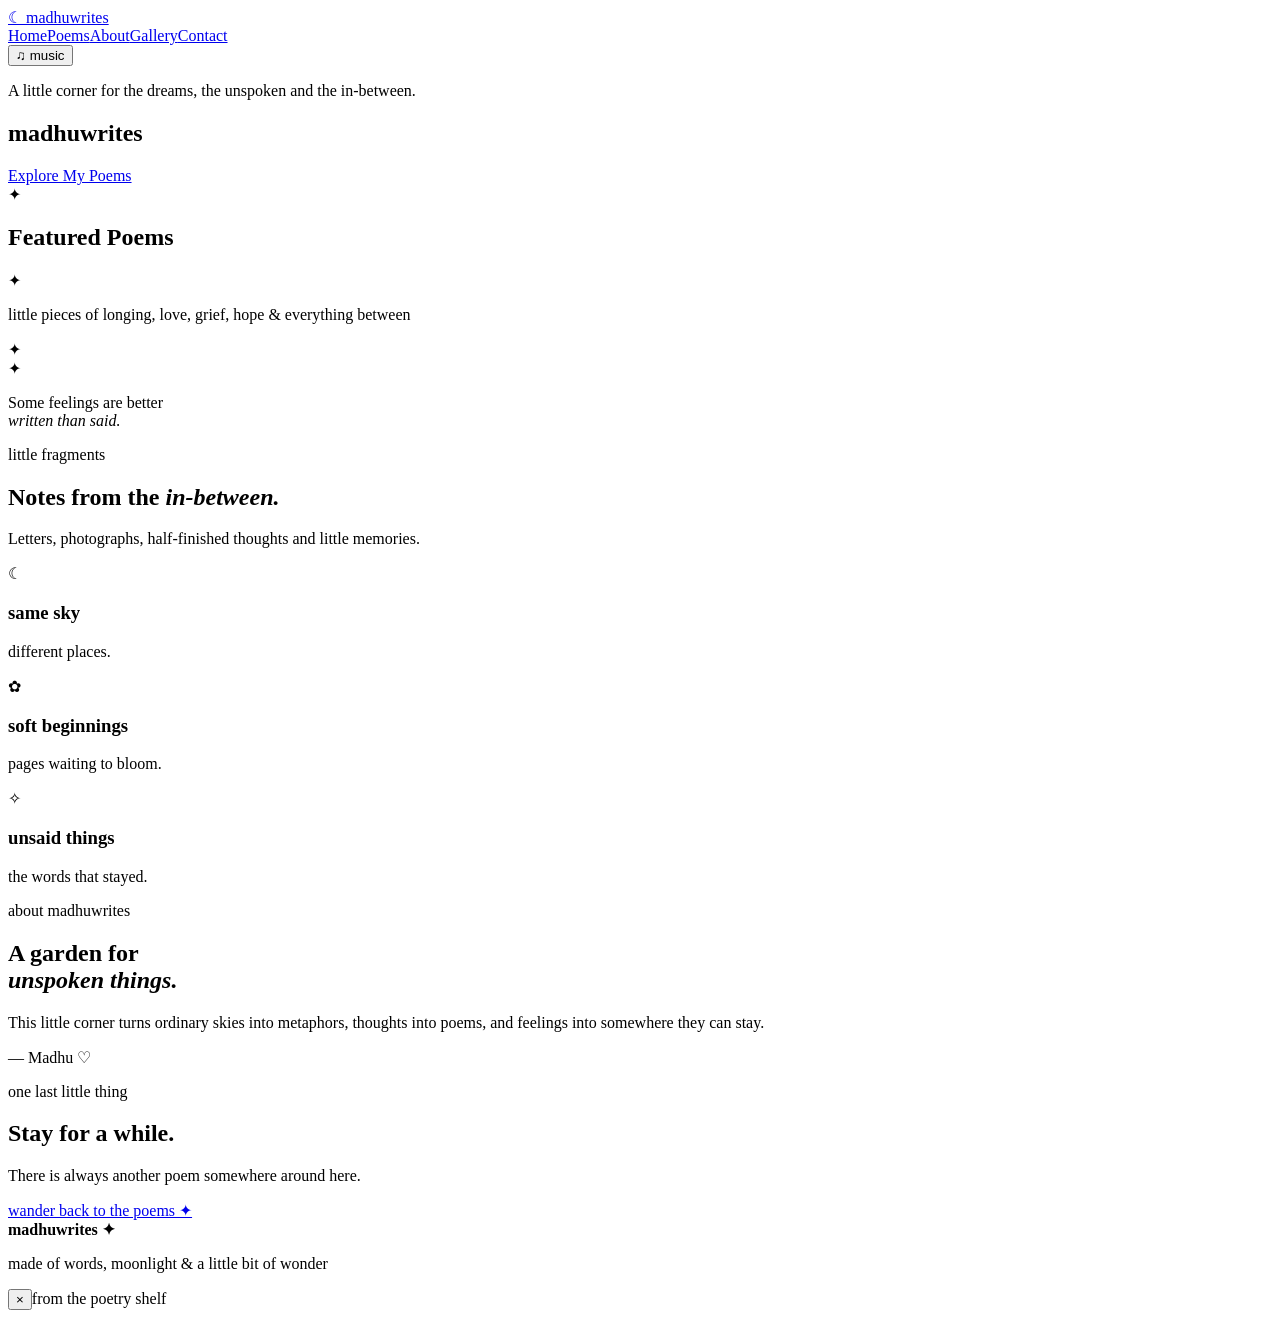
==== commit 279ea837: "Rename index (4).html to index.html" ====
--- a/index.html
+++ b/index.html
@@ -1,128 +1,93 @@
-<!DOCTYPE html>
+<!doctype html>
 <html lang="en">
 <head>
-  <meta charset="UTF-8">
-  <meta name="viewport" content="width=device-width, initial-scale=1.0">
-  <meta name="description" content="madhuwrites — poems, letters and little pieces of a tender heart.">
-  <title>madhuwrites ✦ a little corner of wonder</title>
-  <link rel="preconnect" href="https://fonts.googleapis.com">
-  <link rel="preconnect" href="https://fonts.gstatic.com" crossorigin>
-  <link href="https://fonts.googleapis.com/css2?family=Cormorant+Garamond:wght@400;500;600;700&family=DM+Sans:wght@400;500;600&family=Sacramento&display=swap" rel="stylesheet">
-  <link rel="stylesheet" href="style.css">
+<meta charset="utf-8">
+<meta name="viewport" content="width=device-width, initial-scale=1">
+<meta name="description" content="madhuwrites — a dreamy little home for poems, letters and things left unsaid.">
+<title>madhuwrites ✦ poetry under moonlight</title>
+<link rel="preconnect" href="https://fonts.googleapis.com">
+<link rel="preconnect" href="https://fonts.gstatic.com" crossorigin>
+<link href="https://fonts.googleapis.com/css2?family=Cormorant+Garamond:wght@400;500;600;700&family=DM+Sans:wght@400;500;600&family=Sacramento&display=swap" rel="stylesheet">
+<link rel="stylesheet" href="style.css">
 </head>
 <body>
-  <div class="sky-glow"></div>
-  <div class="fireflies" aria-hidden="true"></div>
-  <div class="shooting-stars" aria-hidden="true"><i></i><i></i><i></i></div>
+<div class="fireflies" aria-hidden="true"></div>
 
-  <header class="nav">
-    <a class="brand" href="#home"><span class="brand-moon">☾</span> madhuwrites</a>
-    <nav class="nav-links" aria-label="Main navigation">
-      <a href="#home">home</a><a href="#poems">poems</a><a href="#about">about</a><a href="#gallery">gallery</a><a href="#contact">contact</a>
-    </nav>
-    <button class="music-btn" id="musicButton" onclick="toggleMusic()">♫ <span>music</span></button>
-  </header>
+<header class="nav" aria-label="Site navigation">
+  <a href="#home" class="nav-brand"><span>☾</span> madhuwrites</a>
+  <nav>
+    <a href="#home">Home</a><a href="#poems">Poems</a><a href="#about">About</a><a href="#gallery">Gallery</a><a href="#contact">Contact</a>
+  </nav>
+  <button class="music-btn" id="musicButton" type="button" onclick="toggleMusic()">♫ <span>music</span></button>
+</header>
+<audio id="bgMusic" loop><source src="music.mp3" type="audio/mpeg"></audio>
 
-  <audio id="bgMusic" loop><source src="music.mp3" type="audio/mpeg"></audio>
+<main>
+<section class="hero" id="home">
+  <div class="hero-accessible">
+    <p>A little corner for the dreams, the unspoken and the in-between.</p>
+    <h1>madhuwrites</h1>
+    <a href="#poems">Explore My Poems</a>
+  </div>
+  <!-- The visual is intentionally image-led to match the fairytale reference exactly. -->
+  <a class="hero-cta-hotspot" href="#poems" aria-label="Explore My Poems"></a>
+</section>
 
-  <main>
-    <section class="hero" id="home">
-      <div class="moon"></div>
-      <div class="hero-stars">✦　·　✧　　·　✦</div>
-      <div class="tulip-field hero-tulips" aria-hidden="true">
-        <span class="tulip t1"></span><span class="tulip t2"></span><span class="tulip t3"></span><span class="tulip t4"></span><span class="tulip t5"></span>
-      </div>
-      <p class="eyebrow">a little corner of the sky</p>
-      <h1>madhuwrites</h1>
-      <p class="hero-subtitle">A little corner for the dreams,<br>the unspoken and the in-between.</p>
-      <div class="hero-buttons"><a class="button" href="#poems">Explore My Poems <span>✦</span></a></div>
-      <div class="hand-note note-left">some feelings<br>are better written<br>than said. ♡</div>
-      <div class="hand-note note-right">let's stay<br>in touch ✿</div>
-    </section>
+<section class="poems" id="poems">
+  <div class="section-title">
+    <span>✦</span><h2>Featured Poems</h2><span>✦</span>
+    <p>little pieces of longing, love, grief, hope &amp; everything between</p>
+  </div>
+  <div class="poem-tools"><div id="poemCount"></div><div id="filterPills"></div></div>
+  <div class="poem-grid" id="poemGrid"></div>
+</section>
 
-    <section class="section poems-section" id="poems">
-      <div class="section-heading">
-        <p class="eyebrow">the poetry shelf</p>
-        <h2>Featured <em>Poems</em></h2>
-        <p>Little pieces of longing, love, grief, hope and everything between.</p>
-      </div>
-      <div class="poem-tools"><div class="poem-count" id="poemCount"></div><div class="filter-pills" id="filterPills"></div></div>
-      <div class="poem-grid" id="poemGrid"></div>
-      <p class="future-note">more words are waiting somewhere beyond the moon ✧</p>
-    </section>
+<section class="interlude">
+  <div class="lantern">✦</div><div class="lantern two">✦</div>
+  <p>Some feelings are better<br><em>written than said.</em></p>
+</section>
 
-    <section class="lantern-break" aria-hidden="true">
-      <div class="lantern l1">✦</div><div class="lantern l2">✦</div><div class="lantern l3">✦</div>
-      <div class="film-ribbon"></div>
-      <p>“Some feelings are too large<br>for ordinary sentences.”</p>
-    </section>
+<section class="paper-section" id="gallery">
+  <div class="paper-heading"><span>little fragments</span><h2>Notes from the <em>in-between.</em></h2><p>Letters, photographs, half-finished thoughts and little memories.</p></div>
+  <div class="memory-grid">
+    <article><span>☾</span><h3>same sky</h3><p>different places.</p></article>
+    <article><span>✿</span><h3>soft beginnings</h3><p>pages waiting to bloom.</p></article>
+    <article><span>✧</span><h3>unsaid things</h3><p>the words that stayed.</p></article>
+  </div>
+</section>
 
-    <section class="section letters-section" id="gallery">
-      <div class="section-heading"><p class="eyebrow">little things</p><h2>Notes from the <em>in-between.</em></h2><p>Letters, photographs, fragments and unfinished thoughts.</p></div>
-      <div class="memory-grid">
-        <article class="memory-card"><span class="memory-icon">☾</span><p>same sky,<br>different places.</p></article>
-        <article class="memory-card"><span class="memory-icon">✿</span><p>a page for<br>soft beginnings.</p></article>
-        <article class="memory-card"><span class="memory-icon">✧</span><p>things I never<br>quite said.</p></article>
-      </div>
-    </section>
+<section class="about" id="about">
+  <div class="about-tulips" aria-hidden="true"><i></i><i></i><i></i><i></i><i></i></div>
+  <div class="about-copy"><span>about madhuwrites</span><h2>A garden for<br><em>unspoken things.</em></h2><p>This little corner turns ordinary skies into metaphors, thoughts into poems, and feelings into somewhere they can stay.</p><p class="signature">— Madhu ♡</p></div>
+</section>
 
-    <section class="about-section" id="about">
-      <div class="about-art">
-        <div class="big-tulip"><span></span></div>
-        <div class="little-stars">✦ ✧ ✦</div>
-      </div>
-      <div class="about-copy">
-        <p class="eyebrow">about madhuwrites</p>
-        <h2>A garden for<br><em>unspoken things.</em></h2>
-        <p>This is my little corner of the internet where ordinary skies become metaphors, thoughts become poems, and feelings get somewhere to stay.</p>
-        <p>I'll be filling these pages with poems, letters and tiny fragments over time. Until then, consider this a room with the lights left on.</p>
-        <p class="signature">— Madhu ♡</p>
-      </div>
-    </section>
+<section class="contact" id="contact"><div><span>one last little thing</span><h2>Stay for a while.</h2><p>There is always another poem somewhere around here.</p><a href="#poems">wander back to the poems ✦</a></div></section>
+</main>
 
-    <section class="contact-section" id="contact">
-      <div class="contact-card"><p class="eyebrow">one last little thing</p><h2>Stay for a while.</h2><p>There is always another poem somewhere around here.</p><a class="button" href="#poems">wander back to the poems ✦</a></div>
-    </section>
-  </main>
+<footer><strong>madhuwrites ✦</strong><p>made of words, moonlight &amp; a little bit of wonder</p></footer>
 
-  <footer><div>madhuwrites ✦</div><p>made of words, moonlight &amp; a little bit of wonder</p><div>☾ ♡ ✧</div></footer>
+<div class="modal" id="poemModal" onclick="closePoem(event)"><div class="modal-box" onclick="event.stopPropagation()"><button onclick="closePoem()" aria-label="Close">×</button><span>from the poetry shelf</span><h2 id="modalTitle"></h2><div id="modalText"></div></div></div>
 
-  <div class="modal" id="poemModal" onclick="closePoem(event)"><div class="modal-inner" onclick="event.stopPropagation()"><button class="close" onclick="closePoem()">×</button><p class="eyebrow">from the poetry shelf</p><h2 id="modalTitle"></h2><div id="modalText" class="modal-text"></div></div></div>
-
-  <script src="poems.js"></script>
-  <script>
-    const fireflies = document.querySelector('.fireflies');
-    for (let i = 0; i < 34; i++) {
-      const f = document.createElement('span');
-      f.className = 'firefly';
-      f.style.left = Math.random() * 100 + '%';
-      f.style.top = (20 + Math.random() * 75) + '%';
-      f.style.setProperty('--x', ((Math.random() * 120) - 60) + 'px');
-      f.style.setProperty('--duration', (4 + Math.random() * 7) + 's');
-      f.style.setProperty('--delay', (Math.random() * 8) + 's');
-      f.style.setProperty('--drift', ((Math.random() * 70) - 35) + 'px');
-      fireflies.appendChild(f);
-    }
-
-    const poemGrid = document.getElementById('poemGrid');
-    const filterPills = document.getElementById('filterPills');
-    const poemCount = document.getElementById('poemCount');
-    let activeCategory = 'all';
-    function renderFilters() {
-      const categories = ['all', ...new Set(poems.map(p => p.category))];
-      filterPills.innerHTML = categories.map(c => `<button class="filter-pill ${c === activeCategory ? 'active' : ''}" onclick="setCategory('${c.replace(/'/g, "\\'")}')">${c}</button>`).join('');
-    }
-    function renderPoems() {
-      const visible = activeCategory === 'all' ? poems : poems.filter(p => p.category === activeCategory);
-      poemCount.textContent = `${visible.length} ${visible.length === 1 ? 'poem' : 'poems'}`;
-      poemGrid.innerHTML = visible.map((p, i) => `<article class="poem-card ${p.tone}"><span class="number">${String(poems.indexOf(p)+1).padStart(2,'0')}</span><span class="category">${p.category}</span><div class="card-symbol">${p.symbol}</div><h3>${p.title}</h3><p>${p.excerpt}</p><button onclick='openPoem(${JSON.stringify(p.title)}, ${JSON.stringify(p.poem)})'>open poem ↗</button></article>`).join('');
-    }
-    function setCategory(c){ activeCategory=c; renderFilters(); renderPoems(); }
-    function openPoem(title,text){ document.getElementById('modalTitle').textContent=title; document.getElementById('modalText').textContent=text; document.getElementById('poemModal').classList.add('show'); document.body.classList.add('locked'); }
-    function closePoem(e){ if(e && e.target !== e.currentTarget) return; document.getElementById('poemModal').classList.remove('show'); document.body.classList.remove('locked'); }
-    const music=document.getElementById('bgMusic'), musicButton=document.getElementById('musicButton');
-    function toggleMusic(){ if(music.paused){ music.play().then(()=>{musicButton.classList.add('playing');musicButton.innerHTML='♫ <span>Now Playing</span> Ⅱ';}).catch(()=>alert('Add a file named music.mp3 to your website folder first.')); } else {music.pause();musicButton.classList.remove('playing');musicButton.innerHTML='♫ <span>music</span>'; } }
-    renderFilters(); renderPoems();
-  </script>
+<script src="poems.js"></script>
+<script>
+const fireflyLayer=document.querySelector('.fireflies');
+for(let i=0;i<38;i++){
+ const f=document.createElement('span'); f.className='firefly';
+ f.style.left=(Math.random()*100)+'%'; f.style.top=(8+Math.random()*86)+'%';
+ f.style.setProperty('--drift',((Math.random()*90)-45)+'px');
+ f.style.setProperty('--duration',(5+Math.random()*8)+'s');
+ f.style.setProperty('--delay',(Math.random()*9)+'s');
+ f.style.setProperty('--size',(2.5+Math.random()*3)+'px'); fireflyLayer.appendChild(f);
+}
+const grid=document.getElementById('poemGrid'), pills=document.getElementById('filterPills'), count=document.getElementById('poemCount'); let active='all';
+function filters(){const cats=['all',...new Set(poems.map(p=>p.category))]; pills.innerHTML=cats.map(c=>`<button class="pill ${c===active?'active':''}" onclick="setCategory('${c.replace(/'/g,"\\'")}')">${c}</button>`).join('')}
+function render(){const list=active==='all'?poems:poems.filter(p=>p.category===active); count.textContent=`${list.length} ${list.length===1?'poem':'poems'}`; grid.innerHTML=list.map((p,i)=>`<article class="poem-card"><div class="card-top"><span>${String(poems.indexOf(p)+1).padStart(2,'0')}</span><span>${p.category}</span></div><div class="symbol">${p.symbol}</div><h3>${p.title}</h3><p>${p.excerpt}</p><button onclick='openPoem(${JSON.stringify(p.title)},${JSON.stringify(p.poem)})'>open poem →</button></article>`).join('')}
+function setCategory(c){active=c;filters();render()}
+function openPoem(t,p){document.getElementById('modalTitle').textContent=t;document.getElementById('modalText').textContent=p;document.getElementById('poemModal').classList.add('show');document.body.classList.add('locked')}
+function closePoem(e){if(e&&e.target!==e.currentTarget)return;document.getElementById('poemModal').classList.remove('show');document.body.classList.remove('locked')}
+const music=document.getElementById('bgMusic'), btn=document.getElementById('musicButton');
+function toggleMusic(){if(music.paused){music.play().then(()=>{btn.classList.add('playing');btn.innerHTML='♫ <span>Now Playing</span> Ⅱ'}).catch(()=>alert('Add music.mp3 to this folder first.'))}else{music.pause();btn.classList.remove('playing');btn.innerHTML='♫ <span>music</span>'}}
+filters();render();
+</script>
 </body>
 </html>
